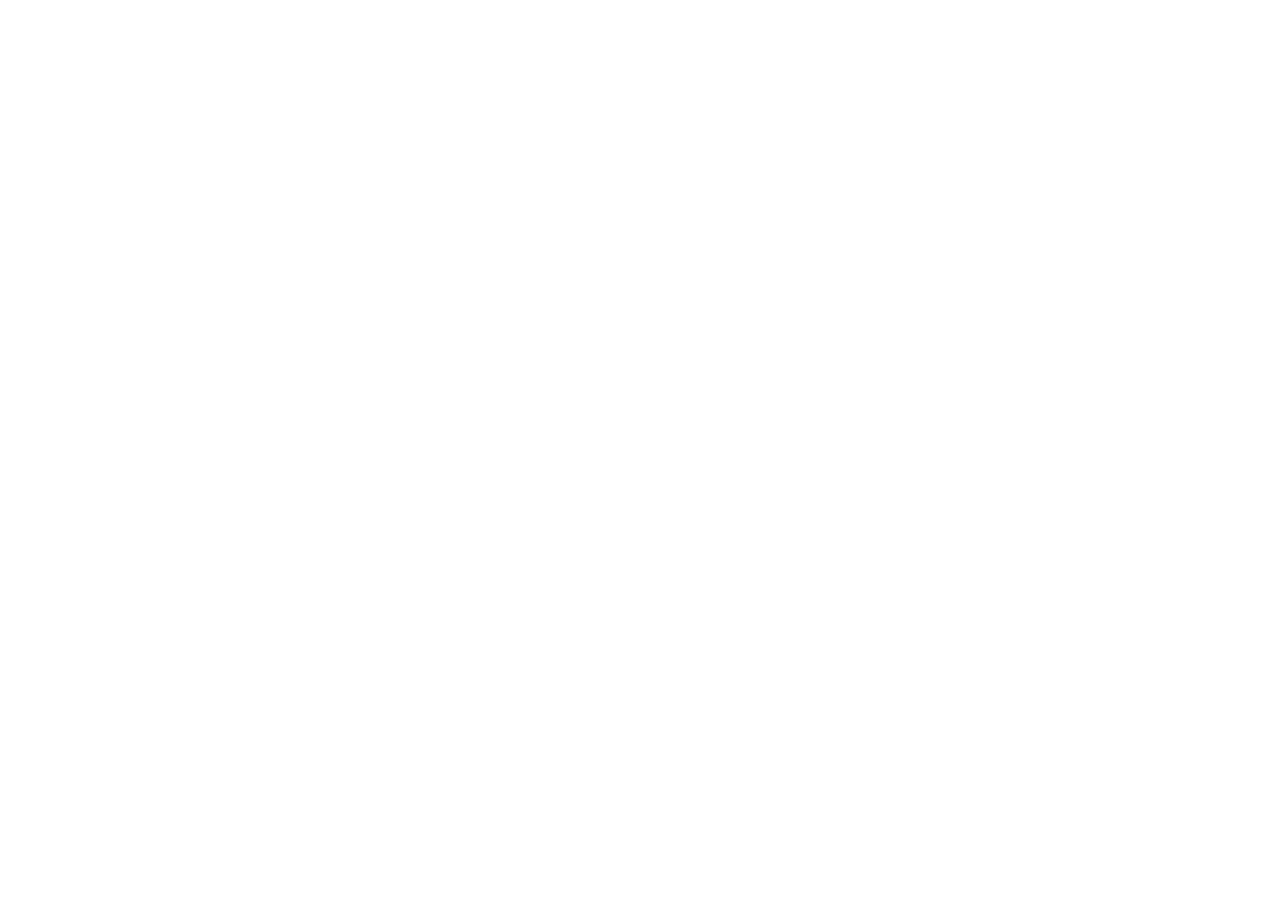
==== index.html @ ae62f261 "项目初始化" ====
<!DOCTYPE html>
<html lang="en">

<head>
    <meta charset="UTF-8">
    <meta http-equiv="X-UA-Compatible" content="IE=edge">
    <meta name="viewport" content="width=device-width, initial-scale=1.0">
    <title>主页</title>
</head>

<body>

</body>

</html>
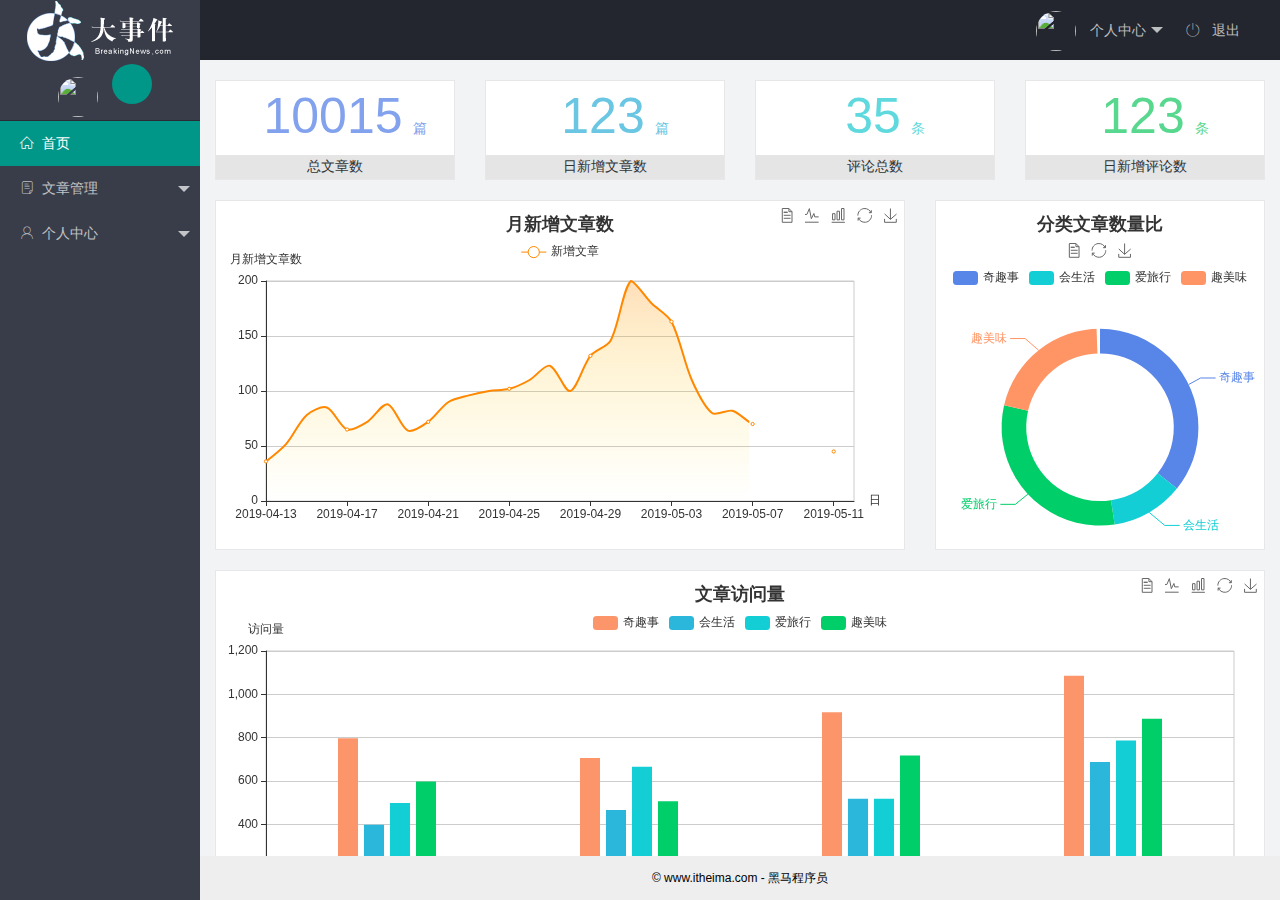
==== commit 09be3038: "完成主页的功能" ====
--- a/index.html
+++ b/index.html
@@ -1,14 +1,103 @@
 <!DOCTYPE html>
-<html lang="en">
+<html>
 
 <head>
-    <meta charset="UTF-8">
-    <meta http-equiv="X-UA-Compatible" content="IE=edge">
-    <meta name="viewport" content="width=device-width, initial-scale=1.0">
-    <title>主页</title>
+    <meta charset="utf-8">
+    <meta name="viewport" content="width=device-width, initial-scale=1, maximum-scale=1">
+    <title>后台主页</title>
+    <link rel="stylesheet" href="./assets/fonts/iconfont.css">
+    <link rel="stylesheet" href="./assets/lib/layui/css/layui.css">
+    <link rel="stylesheet" href="./assets/css/index.css">
 </head>
 
 <body>
+    <div class="layui-layout layui-layout-admin">
+        <div class="layui-header">
+            <div class="layui-logo layui-hide-xs layui-bg-black">
+                <img src="./assets/images/logo.png" alt="">
+            </div>
+            <!-- 头部区域（可配合layui 已有的水平导航） -->
+            <ul class="layui-nav layui-layout-right">
+                <li class="layui-nav-item layui-hide layui-show-md-inline-block">
+                    <a href="javascript:;">
+                        <img src="//tva1.sinaimg.cn/crop.0.0.118.118.180/5db11ff4gw1e77d3nqrv8j203b03cweg.jpg" class="layui-nav-img"> 个人中心
+                    </a>
+                    <dl class="layui-nav-child">
+                        <dd><a href="">基本资料</a></dd>
+                        <dd><a href="">更换头像</a></dd>
+                        <dd><a href="">重置密码</a></dd>
+                    </dl>
+                </li>
+                <li class="layui-nav-item" lay-header-event="menuRight" lay-unselect>
+                    <a href="javascript:;" id="logout">
+                        <span class="iconfont icon-tuichu"></span> 退出
+                    </a>
+                </li>
+            </ul>
+        </div>
+
+        <div class="layui-side layui-bg-black">
+            <div class="layui-side-scroll">
+                <div class="user_info_box">
+                    <img src="http://t.cn/RCzsdCq" class="layui-nav-img" />
+                    <div class="text-avatar"></div>
+                    <span ID="welcome"></span>
+                </div>
+                <!-- 左侧导航区域（可配合layui已有的垂直导航） -->
+                <ul class="layui-nav layui-nav-tree" lay-shrink="all">
+                    <li class="layui-nav-item layui-this">
+                        <a href="./home/dashboard.html" target="fm">
+                            <span class="iconfont icon-home"></span>首页
+                        </a>
+                    </li>
+                    <li class="layui-nav-item">
+                        <a class="" href="javascript:;">
+                            <span class="iconfont icon-16"></span>文章管理
+                        </a>
+                        <dl class="layui-nav-child">
+                            <dd>
+                                <a href="javascript:;">
+                                    <i class="layui-icon layui-icon-app"></i>文章类别
+                                </a>
+                            </dd>
+                            <dd>
+                                <a href="javascript:;">
+                                    <i class="layui-icon layui-icon-app"></i>文章列表
+                                </a>
+                            </dd>
+                            <dd>
+                                <a href="javascript:;">
+                                    <i class="layui-icon layui-icon-app"></i>发布文章
+                                </a>
+                            </dd>
+                        </dl>
+                    </li>
+                    <li class="layui-nav-item">
+                        <a href="javascript:;"><span class="iconfont icon-user"></span>个人中心</a>
+                        <dl class="layui-nav-child">
+                            <dd><a href="javascript:;"><i class="layui-icon layui-icon-app"></i>基本资料</a></dd>
+                            <dd><a href="javascript:;"><i class="layui-icon layui-icon-app"></i>更换头像</a></dd>
+                            <dd><a href="javascript:;"><i class="layui-icon layui-icon-app"></i>重置密码</a></dd>
+                        </dl>
+                    </li>
+                </ul>
+            </div>
+        </div>
+
+        <div class="layui-body">
+            <!-- 内容主体区域 -->
+            <iframe name="fm" src="./home/dashboard.html" frameborder="0"></iframe>
+        </div>
+
+        <div class="layui-footer">
+            <!-- 底部固定区域 -->
+            © www.itheima.com - 黑马程序员
+        </div>
+    </div>
+    <script src="./assets/lib/layui/layui.all.js"></script>
+    <script src="./assets/lib/jquery.js"></script>
+    <script src="./assets/js/baseAPI.js"></script>
+    <script src="./assets/js/index.js"></script>
 
 </body>
 
--- a/assets/fonts/iconfont.css
+++ b/assets/fonts/iconfont.css
@@ -0,0 +1,37 @@
+@font-face {font-family: "iconfont";
+  src: url('iconfont.eot?t=1576139966484'); /* IE9 */
+  src: url('iconfont.eot?t=1576139966484#iefix') format('embedded-opentype'), /* IE6-IE8 */
+  url('[data-uri]') format('woff2'),
+  url('iconfont.woff?t=1576139966484') format('woff'),
+  url('iconfont.ttf?t=1576139966484') format('truetype'), /* chrome, firefox, opera, Safari, Android, iOS 4.2+ */
+  url('iconfont.svg?t=1576139966484#iconfont') format('svg'); /* iOS 4.1- */
+}
+
+.iconfont {
+  font-family: "iconfont" !important;
+  font-size: 16px;
+  font-style: normal;
+  -webkit-font-smoothing: antialiased;
+  -moz-osx-font-smoothing: grayscale;
+}
+
+.icon-home:before {
+  content: "\e6a9";
+}
+
+.icon-user:before {
+  content: "\e614";
+}
+
+.icon-pinglun:before {
+  content: "\e616";
+}
+
+.icon-tuichu:before {
+  content: "\e865";
+}
+
+.icon-16:before {
+  content: "\e615";
+}
+
--- a/assets/lib/layui/css/layui.css
+++ b/assets/lib/layui/css/layui.css
@@ -0,0 +1,2 @@
+/** layui-v2.5.5 MIT License By https://www.layui.com */
+ .layui-inline,img{display:inline-block;vertical-align:middle}h1,h2,h3,h4,h5,h6{font-weight:400}.layui-edge,.layui-header,.layui-inline,.layui-main{position:relative}.layui-body,.layui-edge,.layui-elip{overflow:hidden}.layui-btn,.layui-edge,.layui-inline,img{vertical-align:middle}.layui-btn,.layui-disabled,.layui-icon,.layui-unselect{-moz-user-select:none;-webkit-user-select:none;-ms-user-select:none}.layui-elip,.layui-form-checkbox span,.layui-form-pane .layui-form-label{text-overflow:ellipsis;white-space:nowrap}.layui-breadcrumb,.layui-tree-btnGroup{visibility:hidden}blockquote,body,button,dd,div,dl,dt,form,h1,h2,h3,h4,h5,h6,input,li,ol,p,pre,td,textarea,th,ul{margin:0;padding:0;-webkit-tap-highlight-color:rgba(0,0,0,0)}a:active,a:hover{outline:0}img{border:none}li{list-style:none}table{border-collapse:collapse;border-spacing:0}h4,h5,h6{font-size:100%}button,input,optgroup,option,select,textarea{font-family:inherit;font-size:inherit;font-style:inherit;font-weight:inherit;outline:0}pre{white-space:pre-wrap;white-space:-moz-pre-wrap;white-space:-pre-wrap;white-space:-o-pre-wrap;word-wrap:break-word}body{line-height:24px;font:14px Helvetica Neue,Helvetica,PingFang SC,Tahoma,Arial,sans-serif}hr{height:1px;margin:10px 0;border:0;clear:both}a{color:#333;text-decoration:none}a:hover{color:#777}a cite{font-style:normal;*cursor:pointer}.layui-border-box,.layui-border-box *{box-sizing:border-box}.layui-box,.layui-box *{box-sizing:content-box}.layui-clear{clear:both;*zoom:1}.layui-clear:after{content:'\20';clear:both;*zoom:1;display:block;height:0}.layui-inline{*display:inline;*zoom:1}.layui-edge{display:inline-block;width:0;height:0;border-width:6px;border-style:dashed;border-color:transparent}.layui-edge-top{top:-4px;border-bottom-color:#999;border-bottom-style:solid}.layui-edge-right{border-left-color:#999;border-left-style:solid}.layui-edge-bottom{top:2px;border-top-color:#999;border-top-style:solid}.layui-edge-left{border-right-color:#999;border-right-style:solid}.layui-disabled,.layui-disabled:hover{color:#d2d2d2!important;cursor:not-allowed!important}.layui-circle{border-radius:100%}.layui-show{display:block!important}.layui-hide{display:none!important}@font-face{font-family:layui-icon;src:url(../font/iconfont.eot?v=250);src:url(../font/iconfont.eot?v=250#iefix) format('embedded-opentype'),url(../font/iconfont.woff2?v=250) format('woff2'),url(../font/iconfont.woff?v=250) format('woff'),url(../font/iconfont.ttf?v=250) format('truetype'),url(../font/iconfont.svg?v=250#layui-icon) format('svg')}.layui-icon{font-family:layui-icon!important;font-size:16px;font-style:normal;-webkit-font-smoothing:antialiased;-moz-osx-font-smoothing:grayscale}.layui-icon-reply-fill:before{content:"\e611"}.layui-icon-set-fill:before{content:"\e614"}.layui-icon-menu-fill:before{content:"\e60f"}.layui-icon-search:before{content:"\e615"}.layui-icon-share:before{content:"\e641"}.layui-icon-set-sm:before{content:"\e620"}.layui-icon-engine:before{content:"\e628"}.layui-icon-close:before{content:"\1006"}.layui-icon-close-fill:before{content:"\1007"}.layui-icon-chart-screen:before{content:"\e629"}.layui-icon-star:before{content:"\e600"}.layui-icon-circle-dot:before{content:"\e617"}.layui-icon-chat:before{content:"\e606"}.layui-icon-release:before{content:"\e609"}.layui-icon-list:before{content:"\e60a"}.layui-icon-chart:before{content:"\e62c"}.layui-icon-ok-circle:before{content:"\1005"}.layui-icon-layim-theme:before{content:"\e61b"}.layui-icon-table:before{content:"\e62d"}.layui-icon-right:before{content:"\e602"}.layui-icon-left:before{content:"\e603"}.layui-icon-cart-simple:before{content:"\e698"}.layui-icon-face-cry:before{content:"\e69c"}.layui-icon-face-smile:before{content:"\e6af"}.layui-icon-survey:before{content:"\e6b2"}.layui-icon-tree:before{content:"\e62e"}.layui-icon-upload-circle:before{content:"\e62f"}.layui-icon-add-circle:before{content:"\e61f"}.layui-icon-download-circle:before{content:"\e601"}.layui-icon-templeate-1:before{content:"\e630"}.layui-icon-util:before{content:"\e631"}.layui-icon-face-surprised:before{content:"\e664"}.layui-icon-edit:before{content:"\e642"}.layui-icon-speaker:before{content:"\e645"}.layui-icon-down:before{content:"\e61a"}.layui-icon-file:before{content:"\e621"}.layui-icon-layouts:before{content:"\e632"}.layui-icon-rate-half:before{content:"\e6c9"}.layui-icon-add-circle-fine:before{content:"\e608"}.layui-icon-prev-circle:before{content:"\e633"}.layui-icon-read:before{content:"\e705"}.layui-icon-404:before{content:"\e61c"}.layui-icon-carousel:before{content:"\e634"}.layui-icon-help:before{content:"\e607"}.layui-icon-code-circle:before{content:"\e635"}.layui-icon-water:before{content:"\e636"}.layui-icon-username:before{content:"\e66f"}.layui-icon-find-fill:before{content:"\e670"}.layui-icon-about:before{content:"\e60b"}.layui-icon-location:before{content:"\e715"}.layui-icon-up:before{content:"\e619"}.layui-icon-pause:before{content:"\e651"}.layui-icon-date:before{content:"\e637"}.layui-icon-layim-uploadfile:before{content:"\e61d"}.layui-icon-delete:before{content:"\e640"}.layui-icon-play:before{content:"\e652"}.layui-icon-top:before{content:"\e604"}.layui-icon-friends:before{content:"\e612"}.layui-icon-refresh-3:before{content:"\e9aa"}.layui-icon-ok:before{content:"\e605"}.layui-icon-layer:before{content:"\e638"}.layui-icon-face-smile-fine:before{content:"\e60c"}.layui-icon-dollar:before{content:"\e659"}.layui-icon-group:before{content:"\e613"}.layui-icon-layim-download:before{content:"\e61e"}.layui-icon-picture-fine:before{content:"\e60d"}.layui-icon-link:before{content:"\e64c"}.layui-icon-diamond:before{content:"\e735"}.layui-icon-log:before{content:"\e60e"}.layui-icon-rate-solid:before{content:"\e67a"}.layui-icon-fonts-del:before{content:"\e64f"}.layui-icon-unlink:before{content:"\e64d"}.layui-icon-fonts-clear:before{content:"\e639"}.layui-icon-triangle-r:before{content:"\e623"}.layui-icon-circle:before{content:"\e63f"}.layui-icon-radio:before{content:"\e643"}.layui-icon-align-center:before{content:"\e647"}.layui-icon-align-right:before{content:"\e648"}.layui-icon-align-left:before{content:"\e649"}.layui-icon-loading-1:before{content:"\e63e"}.layui-icon-return:before{content:"\e65c"}.layui-icon-fonts-strong:before{content:"\e62b"}.layui-icon-upload:before{content:"\e67c"}.layui-icon-dialogue:before{content:"\e63a"}.layui-icon-video:before{content:"\e6ed"}.layui-icon-headset:before{content:"\e6fc"}.layui-icon-cellphone-fine:before{content:"\e63b"}.layui-icon-add-1:before{content:"\e654"}.layui-icon-face-smile-b:before{content:"\e650"}.layui-icon-fonts-html:before{content:"\e64b"}.layui-icon-form:before{content:"\e63c"}.layui-icon-cart:before{content:"\e657"}.layui-icon-camera-fill:before{content:"\e65d"}.layui-icon-tabs:before{content:"\e62a"}.layui-icon-fonts-code:before{content:"\e64e"}.layui-icon-fire:before{content:"\e756"}.layui-icon-set:before{content:"\e716"}.layui-icon-fonts-u:before{content:"\e646"}.layui-icon-triangle-d:before{content:"\e625"}.layui-icon-tips:before{content:"\e702"}.layui-icon-picture:before{content:"\e64a"}.layui-icon-more-vertical:before{content:"\e671"}.layui-icon-flag:before{content:"\e66c"}.layui-icon-loading:before{content:"\e63d"}.layui-icon-fonts-i:before{content:"\e644"}.layui-icon-refresh-1:before{content:"\e666"}.layui-icon-rmb:before{content:"\e65e"}.layui-icon-home:before{content:"\e68e"}.layui-icon-user:before{content:"\e770"}.layui-icon-notice:before{content:"\e667"}.layui-icon-login-weibo:before{content:"\e675"}.layui-icon-voice:before{content:"\e688"}.layui-icon-upload-drag:before{content:"\e681"}.layui-icon-login-qq:before{content:"\e676"}.layui-icon-snowflake:before{content:"\e6b1"}.layui-icon-file-b:before{content:"\e655"}.layui-icon-template:before{content:"\e663"}.layui-icon-auz:before{content:"\e672"}.layui-icon-console:before{content:"\e665"}.layui-icon-app:before{content:"\e653"}.layui-icon-prev:before{content:"\e65a"}.layui-icon-website:before{content:"\e7ae"}.layui-icon-next:before{content:"\e65b"}.layui-icon-component:before{content:"\e857"}.layui-icon-more:before{content:"\e65f"}.layui-icon-login-wechat:before{content:"\e677"}.layui-icon-shrink-right:before{content:"\e668"}.layui-icon-spread-left:before{content:"\e66b"}.layui-icon-camera:before{content:"\e660"}.layui-icon-note:before{content:"\e66e"}.layui-icon-refresh:before{content:"\e669"}.layui-icon-female:before{content:"\e661"}.layui-icon-male:before{content:"\e662"}.layui-icon-password:before{content:"\e673"}.layui-icon-senior:before{content:"\e674"}.layui-icon-theme:before{content:"\e66a"}.layui-icon-tread:before{content:"\e6c5"}.layui-icon-praise:before{content:"\e6c6"}.layui-icon-star-fill:before{content:"\e658"}.layui-icon-rate:before{content:"\e67b"}.layui-icon-template-1:before{content:"\e656"}.layui-icon-vercode:before{content:"\e679"}.layui-icon-cellphone:before{content:"\e678"}.layui-icon-screen-full:before{content:"\e622"}.layui-icon-screen-restore:before{content:"\e758"}.layui-icon-cols:before{content:"\e610"}.layui-icon-export:before{content:"\e67d"}.layui-icon-print:before{content:"\e66d"}.layui-icon-slider:before{content:"\e714"}.layui-icon-addition:before{content:"\e624"}.layui-icon-subtraction:before{content:"\e67e"}.layui-icon-service:before{content:"\e626"}.layui-icon-transfer:before{content:"\e691"}.layui-main{width:1140px;margin:0 auto}.layui-header{z-index:1000;height:60px}.layui-header a:hover{transition:all .5s;-webkit-transition:all .5s}.layui-side{position:fixed;left:0;top:0;bottom:0;z-index:999;width:200px;overflow-x:hidden}.layui-side-scroll{position:relative;width:220px;height:100%;overflow-x:hidden}.layui-body{position:absolute;left:200px;right:0;top:0;bottom:0;z-index:998;width:auto;overflow-y:auto;box-sizing:border-box}.layui-layout-body{overflow:hidden}.layui-layout-admin .layui-header{background-color:#23262E}.layui-layout-admin .layui-side{top:60px;width:200px;overflow-x:hidden}.layui-layout-admin .layui-body{position:fixed;top:60px;bottom:44px}.layui-layout-admin .layui-main{width:auto;margin:0 15px}.layui-layout-admin .layui-footer{position:fixed;left:200px;right:0;bottom:0;height:44px;line-height:44px;padding:0 15px;background-color:#eee}.layui-layout-admin .layui-logo{position:absolute;left:0;top:0;width:200px;height:100%;line-height:60px;text-align:center;color:#009688;font-size:16px}.layui-layout-admin .layui-header .layui-nav{background:0 0}.layui-layout-left{position:absolute!important;left:200px;top:0}.layui-layout-right{position:absolute!important;right:0;top:0}.layui-container{position:relative;margin:0 auto;padding:0 15px;box-sizing:border-box}.layui-fluid{position:relative;margin:0 auto;padding:0 15px}.layui-row:after,.layui-row:before{content:'';display:block;clear:both}.layui-col-lg1,.layui-col-lg10,.layui-col-lg11,.layui-col-lg12,.layui-col-lg2,.layui-col-lg3,.layui-col-lg4,.layui-col-lg5,.layui-col-lg6,.layui-col-lg7,.layui-col-lg8,.layui-col-lg9,.layui-col-md1,.layui-col-md10,.layui-col-md11,.layui-col-md12,.layui-col-md2,.layui-col-md3,.layui-col-md4,.layui-col-md5,.layui-col-md6,.layui-col-md7,.layui-col-md8,.layui-col-md9,.layui-col-sm1,.layui-col-sm10,.layui-col-sm11,.layui-col-sm12,.layui-col-sm2,.layui-col-sm3,.layui-col-sm4,.layui-col-sm5,.layui-col-sm6,.layui-col-sm7,.layui-col-sm8,.layui-col-sm9,.layui-col-xs1,.layui-col-xs10,.layui-col-xs11,.layui-col-xs12,.layui-col-xs2,.layui-col-xs3,.layui-col-xs4,.layui-col-xs5,.layui-col-xs6,.layui-col-xs7,.layui-col-xs8,.layui-col-xs9{position:relative;display:block;box-sizing:border-box}.layui-col-xs1,.layui-col-xs10,.layui-col-xs11,.layui-col-xs12,.layui-col-xs2,.layui-col-xs3,.layui-col-xs4,.layui-col-xs5,.layui-col-xs6,.layui-col-xs7,.layui-col-xs8,.layui-col-xs9{float:left}.layui-col-xs1{width:8.33333333%}.layui-col-xs2{width:16.66666667%}.layui-col-xs3{width:25%}.layui-col-xs4{width:33.33333333%}.layui-col-xs5{width:41.66666667%}.layui-col-xs6{width:50%}.layui-col-xs7{width:58.33333333%}.layui-col-xs8{width:66.66666667%}.layui-col-xs9{width:75%}.layui-col-xs10{width:83.33333333%}.layui-col-xs11{width:91.66666667%}.layui-col-xs12{width:100%}.layui-col-xs-offset1{margin-left:8.33333333%}.layui-col-xs-offset2{margin-left:16.66666667%}.layui-col-xs-offset3{margin-left:25%}.layui-col-xs-offset4{margin-left:33.33333333%}.layui-col-xs-offset5{margin-left:41.66666667%}.layui-col-xs-offset6{margin-left:50%}.layui-col-xs-offset7{margin-left:58.33333333%}.layui-col-xs-offset8{margin-left:66.66666667%}.layui-col-xs-offset9{margin-left:75%}.layui-col-xs-offset10{margin-left:83.33333333%}.layui-col-xs-offset11{margin-left:91.66666667%}.layui-col-xs-offset12{margin-left:100%}@media screen and (max-width:768px){.layui-hide-xs{display:none!important}.layui-show-xs-block{display:block!important}.layui-show-xs-inline{display:inline!important}.layui-show-xs-inline-block{display:inline-block!important}}@media screen and (min-width:768px){.layui-container{width:750px}.layui-hide-sm{display:none!important}.layui-show-sm-block{display:block!important}.layui-show-sm-inline{display:inline!important}.layui-show-sm-inline-block{display:inline-block!important}.layui-col-sm1,.layui-col-sm10,.layui-col-sm11,.layui-col-sm12,.layui-col-sm2,.layui-col-sm3,.layui-col-sm4,.layui-col-sm5,.layui-col-sm6,.layui-col-sm7,.layui-col-sm8,.layui-col-sm9{float:left}.layui-col-sm1{width:8.33333333%}.layui-col-sm2{width:16.66666667%}.layui-col-sm3{width:25%}.layui-col-sm4{width:33.33333333%}.layui-col-sm5{width:41.66666667%}.layui-col-sm6{width:50%}.layui-col-sm7{width:58.33333333%}.layui-col-sm8{width:66.66666667%}.layui-col-sm9{width:75%}.layui-col-sm10{width:83.33333333%}.layui-col-sm11{width:91.66666667%}.layui-col-sm12{width:100%}.layui-col-sm-offset1{margin-left:8.33333333%}.layui-col-sm-offset2{margin-left:16.66666667%}.layui-col-sm-offset3{margin-left:25%}.layui-col-sm-offset4{margin-left:33.33333333%}.layui-col-sm-offset5{margin-left:41.66666667%}.layui-col-sm-offset6{margin-left:50%}.layui-col-sm-offset7{margin-left:58.33333333%}.layui-col-sm-offset8{margin-left:66.66666667%}.layui-col-sm-offset9{margin-left:75%}.layui-col-sm-offset10{margin-left:83.33333333%}.layui-col-sm-offset11{margin-left:91.66666667%}.layui-col-sm-offset12{margin-left:100%}}@media screen and (min-width:992px){.layui-container{width:970px}.layui-hide-md{display:none!important}.layui-show-md-block{display:block!important}.layui-show-md-inline{display:inline!important}.layui-show-md-inline-block{display:inline-block!important}.layui-col-md1,.layui-col-md10,.layui-col-md11,.layui-col-md12,.layui-col-md2,.layui-col-md3,.layui-col-md4,.layui-col-md5,.layui-col-md6,.layui-col-md7,.layui-col-md8,.layui-col-md9{float:left}.layui-col-md1{width:8.33333333%}.layui-col-md2{width:16.66666667%}.layui-col-md3{width:25%}.layui-col-md4{width:33.33333333%}.layui-col-md5{width:41.66666667%}.layui-col-md6{width:50%}.layui-col-md7{width:58.33333333%}.layui-col-md8{width:66.66666667%}.layui-col-md9{width:75%}.layui-col-md10{width:83.33333333%}.layui-col-md11{width:91.66666667%}.layui-col-md12{width:100%}.layui-col-md-offset1{margin-left:8.33333333%}.layui-col-md-offset2{margin-left:16.66666667%}.layui-col-md-offset3{margin-left:25%}.layui-col-md-offset4{margin-left:33.33333333%}.layui-col-md-offset5{margin-left:41.66666667%}.layui-col-md-offset6{margin-left:50%}.layui-col-md-offset7{margin-left:58.33333333%}.layui-col-md-offset8{margin-left:66.66666667%}.layui-col-md-offset9{margin-left:75%}.layui-col-md-offset10{margin-left:83.33333333%}.layui-col-md-offset11{margin-left:91.66666667%}.layui-col-md-offset12{margin-left:100%}}@media screen and (min-width:1200px){.layui-container{width:1170px}.layui-hide-lg{display:none!important}.layui-show-lg-block{display:block!important}.layui-show-lg-inline{display:inline!important}.layui-show-lg-inline-block{display:inline-block!important}.layui-col-lg1,.layui-col-lg10,.layui-col-lg11,.layui-col-lg12,.layui-col-lg2,.layui-col-lg3,.layui-col-lg4,.layui-col-lg5,.layui-col-lg6,.layui-col-lg7,.layui-col-lg8,.layui-col-lg9{float:left}.layui-col-lg1{width:8.33333333%}.layui-col-lg2{width:16.66666667%}.layui-col-lg3{width:25%}.layui-col-lg4{width:33.33333333%}.layui-col-lg5{width:41.66666667%}.layui-col-lg6{width:50%}.layui-col-lg7{width:58.33333333%}.layui-col-lg8{width:66.66666667%}.layui-col-lg9{width:75%}.layui-col-lg10{width:83.33333333%}.layui-col-lg11{width:91.66666667%}.layui-col-lg12{width:100%}.layui-col-lg-offset1{margin-left:8.33333333%}.layui-col-lg-offset2{margin-left:16.66666667%}.layui-col-lg-offset3{margin-left:25%}.layui-col-lg-offset4{margin-left:33.33333333%}.layui-col-lg-offset5{margin-left:41.66666667%}.layui-col-lg-offset6{margin-left:50%}.layui-col-lg-offset7{margin-left:58.33333333%}.layui-col-lg-offset8{margin-left:66.66666667%}.layui-col-lg-offset9{margin-left:75%}.layui-col-lg-offset10{margin-left:83.33333333%}.layui-col-lg-offset11{margin-left:91.66666667%}.layui-col-lg-offset12{margin-left:100%}}.layui-col-space1{margin:-.5px}.layui-col-space1>*{padding:.5px}.layui-col-space3{margin:-1.5px}.layui-col-space3>*{padding:1.5px}.layui-col-space5{margin:-2.5px}.layui-col-space5>*{padding:2.5px}.layui-col-space8{margin:-3.5px}.layui-col-space8>*{padding:3.5px}.layui-col-space10{margin:-5px}.layui-col-space10>*{padding:5px}.layui-col-space12{margin:-6px}.layui-col-space12>*{padding:6px}.layui-col-space15{margin:-7.5px}.layui-col-space15>*{padding:7.5px}.layui-col-space18{margin:-9px}.layui-col-space18>*{padding:9px}.layui-col-space20{margin:-10px}.layui-col-space20>*{padding:10px}.layui-col-space22{margin:-11px}.layui-col-space22>*{padding:11px}.layui-col-space25{margin:-12.5px}.layui-col-space25>*{padding:12.5px}.layui-col-space30{margin:-15px}.layui-col-space30>*{padding:15px}.layui-btn,.layui-input,.layui-select,.layui-textarea,.layui-upload-button{outline:0;-webkit-appearance:none;transition:all .3s;-webkit-transition:all .3s;box-sizing:border-box}.layui-elem-quote{margin-bottom:10px;padding:15px;line-height:22px;border-left:5px solid #009688;border-radius:0 2px 2px 0;background-color:#f2f2f2}.layui-quote-nm{border-style:solid;border-width:1px 1px 1px 5px;background:0 0}.layui-elem-field{margin-bottom:10px;padding:0;border-width:1px;border-style:solid}.layui-elem-field legend{margin-left:20px;padding:0 10px;font-size:20px;font-weight:300}.layui-field-title{margin:10px 0 20px;border-width:1px 0 0}.layui-field-box{padding:10px 15px}.layui-field-title .layui-field-box{padding:10px 0}.layui-progress{position:relative;height:6px;border-radius:20px;background-color:#e2e2e2}.layui-progress-bar{position:absolute;left:0;top:0;width:0;max-width:100%;height:6px;border-radius:20px;text-align:right;background-color:#5FB878;transition:all .3s;-webkit-transition:all .3s}.layui-progress-big,.layui-progress-big .layui-progress-bar{height:18px;line-height:18px}.layui-progress-text{position:relative;top:-20px;line-height:18px;font-size:12px;color:#666}.layui-progress-big .layui-progress-text{position:static;padding:0 10px;color:#fff}.layui-collapse{border-width:1px;border-style:solid;border-radius:2px}.layui-colla-content,.layui-colla-item{border-top-width:1px;border-top-style:solid}.layui-colla-item:first-child{border-top:none}.layui-colla-title{position:relative;height:42px;line-height:42px;padding:0 15px 0 35px;color:#333;background-color:#f2f2f2;cursor:pointer;font-size:14px;overflow:hidden}.layui-colla-content{display:none;padding:10px 15px;line-height:22px;color:#666}.layui-colla-icon{position:absolute;left:15px;top:0;font-size:14px}.layui-card{margin-bottom:15px;border-radius:2px;background-color:#fff;box-shadow:0 1px 2px 0 rgba(0,0,0,.05)}.layui-card:last-child{margin-bottom:0}.layui-card-header{position:relative;height:42px;line-height:42px;padding:0 15px;border-bottom:1px solid #f6f6f6;color:#333;border-radius:2px 2px 0 0;font-size:14px}.layui-bg-black,.layui-bg-blue,.layui-bg-cyan,.layui-bg-green,.layui-bg-orange,.layui-bg-red{color:#fff!important}.layui-card-body{position:relative;padding:10px 15px;line-height:24px}.layui-card-body[pad15]{padding:15px}.layui-card-body[pad20]{padding:20px}.layui-card-body .layui-table{margin:5px 0}.layui-card .layui-tab{margin:0}.layui-panel-window{position:relative;padding:15px;border-radius:0;border-top:5px solid #E6E6E6;background-color:#fff}.layui-auxiliar-moving{position:fixed;left:0;right:0;top:0;bottom:0;width:100%;height:100%;background:0 0;z-index:9999999999}.layui-form-label,.layui-form-mid,.layui-form-select,.layui-input-block,.layui-input-inline,.layui-textarea{position:relative}.layui-bg-red{background-color:#FF5722!important}.layui-bg-orange{background-color:#FFB800!important}.layui-bg-green{background-color:#009688!important}.layui-bg-cyan{background-color:#2F4056!important}.layui-bg-blue{background-color:#1E9FFF!important}.layui-bg-black{background-color:#393D49!important}.layui-bg-gray{background-color:#eee!important;color:#666!important}.layui-badge-rim,.layui-colla-content,.layui-colla-item,.layui-collapse,.layui-elem-field,.layui-form-pane .layui-form-item[pane],.layui-form-pane .layui-form-label,.layui-input,.layui-layedit,.layui-layedit-tool,.layui-quote-nm,.layui-select,.layui-tab-bar,.layui-tab-card,.layui-tab-title,.layui-tab-title .layui-this:after,.layui-textarea{border-color:#e6e6e6}.layui-timeline-item:before,hr{background-color:#e6e6e6}.layui-text{line-height:22px;font-size:14px;color:#666}.layui-text h1,.layui-text h2,.layui-text h3{font-weight:500;color:#333}.layui-text h1{font-size:30px}.layui-text h2{font-size:24px}.layui-text h3{font-size:18px}.layui-text a:not(.layui-btn){color:#01AAED}.layui-text a:not(.layui-btn):hover{text-decoration:underline}.layui-text ul{padding:5px 0 5px 15px}.layui-text ul li{margin-top:5px;list-style-type:disc}.layui-text em,.layui-word-aux{color:#999!important;padding:0 5px!important}.layui-btn{display:inline-block;height:38px;line-height:38px;padding:0 18px;background-color:#009688;color:#fff;white-space:nowrap;text-align:center;font-size:14px;border:none;border-radius:2px;cursor:pointer}.layui-btn:hover{opacity:.8;filter:alpha(opacity=80);color:#fff}.layui-btn:active{opacity:1;filter:alpha(opacity=100)}.layui-btn+.layui-btn{margin-left:10px}.layui-btn-container{font-size:0}.layui-btn-container .layui-btn{margin-right:10px;margin-bottom:10px}.layui-btn-container .layui-btn+.layui-btn{margin-left:0}.layui-table .layui-btn-container .layui-btn{margin-bottom:9px}.layui-btn-radius{border-radius:100px}.layui-btn .layui-icon{margin-right:3px;font-size:18px;vertical-align:bottom;vertical-align:middle\9}.layui-btn-primary{border:1px solid #C9C9C9;background-color:#fff;color:#555}.layui-btn-primary:hover{border-color:#009688;color:#333}.layui-btn-normal{background-color:#1E9FFF}.layui-btn-warm{background-color:#FFB800}.layui-btn-danger{background-color:#FF5722}.layui-btn-checked{background-color:#5FB878}.layui-btn-disabled,.layui-btn-disabled:active,.layui-btn-disabled:hover{border:1px solid #e6e6e6;background-color:#FBFBFB;color:#C9C9C9;cursor:not-allowed;opacity:1}.layui-btn-lg{height:44px;line-height:44px;padding:0 25px;font-size:16px}.layui-btn-sm{height:30px;line-height:30px;padding:0 10px;font-size:12px}.layui-btn-sm i{font-size:16px!important}.layui-btn-xs{height:22px;line-height:22px;padding:0 5px;font-size:12px}.layui-btn-xs i{font-size:14px!important}.layui-btn-group{display:inline-block;vertical-align:middle;font-size:0}.layui-btn-group .layui-btn{margin-left:0!important;margin-right:0!important;border-left:1px solid rgba(255,255,255,.5);border-radius:0}.layui-btn-group .layui-btn-primary{border-left:none}.layui-btn-group .layui-btn-primary:hover{border-color:#C9C9C9;color:#009688}.layui-btn-group .layui-btn:first-child{border-left:none;border-radius:2px 0 0 2px}.layui-btn-group .layui-btn-primary:first-child{border-left:1px solid #c9c9c9}.layui-btn-group .layui-btn:last-child{border-radius:0 2px 2px 0}.layui-btn-group .layui-btn+.layui-btn{margin-left:0}.layui-btn-group+.layui-btn-group{margin-left:10px}.layui-btn-fluid{width:100%}.layui-input,.layui-select,.layui-textarea{height:38px;line-height:1.3;line-height:38px\9;border-width:1px;border-style:solid;background-color:#fff;border-radius:2px}.layui-input::-webkit-input-placeholder,.layui-select::-webkit-input-placeholder,.layui-textarea::-webkit-input-placeholder{line-height:1.3}.layui-input,.layui-textarea{display:block;width:100%;padding-left:10px}.layui-input:hover,.layui-textarea:hover{border-color:#D2D2D2!important}.layui-input:focus,.layui-textarea:focus{border-color:#C9C9C9!important}.layui-textarea{min-height:100px;height:auto;line-height:20px;padding:6px 10px;resize:vertical}.layui-select{padding:0 10px}.layui-form input[type=checkbox],.layui-form input[type=radio],.layui-form select{display:none}.layui-form [lay-ignore]{display:initial}.layui-form-item{margin-bottom:15px;clear:both;*zoom:1}.layui-form-item:after{content:'\20';clear:both;*zoom:1;display:block;height:0}.layui-form-label{float:left;display:block;padding:9px 15px;width:80px;font-weight:400;line-height:20px;text-align:right}.layui-form-label-col{display:block;float:none;padding:9px 0;line-height:20px;text-align:left}.layui-form-item .layui-inline{margin-bottom:5px;margin-right:10px}.layui-input-block{margin-left:110px;min-height:36px}.layui-input-inline{display:inline-block;vertical-align:middle}.layui-form-item .layui-input-inline{float:left;width:190px;margin-right:10px}.layui-form-text .layui-input-inline{width:auto}.layui-form-mid{float:left;display:block;padding:9px 0!important;line-height:20px;margin-right:10px}.layui-form-danger+.layui-form-select .layui-input,.layui-form-danger:focus{border-color:#FF5722!important}.layui-form-select .layui-input{padding-right:30px;cursor:pointer}.layui-form-select .layui-edge{position:absolute;right:10px;top:50%;margin-top:-3px;cursor:pointer;border-width:6px;border-top-color:#c2c2c2;border-top-style:solid;transition:all .3s;-webkit-transition:all .3s}.layui-form-select dl{display:none;position:absolute;left:0;top:42px;padding:5px 0;z-index:899;min-width:100%;border:1px solid #d2d2d2;max-height:300px;overflow-y:auto;background-color:#fff;border-radius:2px;box-shadow:0 2px 4px rgba(0,0,0,.12);box-sizing:border-box}.layui-form-select dl dd,.layui-form-select dl dt{padding:0 10px;line-height:36px;white-space:nowrap;overflow:hidden;text-overflow:ellipsis}.layui-form-select dl dt{font-size:12px;color:#999}.layui-form-select dl dd{cursor:pointer}.layui-form-select dl dd:hover{background-color:#f2f2f2;-webkit-transition:.5s all;transition:.5s all}.layui-form-select .layui-select-group dd{padding-left:20px}.layui-form-select dl dd.layui-select-tips{padding-left:10px!important;color:#999}.layui-form-select dl dd.layui-this{background-color:#5FB878;color:#fff}.layui-form-checkbox,.layui-form-select dl dd.layui-disabled{background-color:#fff}.layui-form-selected dl{display:block}.layui-form-checkbox,.layui-form-checkbox *,.layui-form-switch{display:inline-block;vertical-align:middle}.layui-form-selected .layui-edge{margin-top:-9px;-webkit-transform:rotate(180deg);transform:rotate(180deg);margin-top:-3px\9}:root .layui-form-selected .layui-edge{margin-top:-9px\0/IE9}.layui-form-selectup dl{top:auto;bottom:42px}.layui-select-none{margin:5px 0;text-align:center;color:#999}.layui-select-disabled .layui-disabled{border-color:#eee!important}.layui-select-disabled .layui-edge{border-top-color:#d2d2d2}.layui-form-checkbox{position:relative;height:30px;line-height:30px;margin-right:10px;padding-right:30px;cursor:pointer;font-size:0;-webkit-transition:.1s linear;transition:.1s linear;box-sizing:border-box}.layui-form-checkbox span{padding:0 10px;height:100%;font-size:14px;border-radius:2px 0 0 2px;background-color:#d2d2d2;color:#fff;overflow:hidden}.layui-form-checkbox:hover span{background-color:#c2c2c2}.layui-form-checkbox i{position:absolute;right:0;top:0;width:30px;height:28px;border:1px solid #d2d2d2;border-left:none;border-radius:0 2px 2px 0;color:#fff;font-size:20px;text-align:center}.layui-form-checkbox:hover i{border-color:#c2c2c2;color:#c2c2c2}.layui-form-checked,.layui-form-checked:hover{border-color:#5FB878}.layui-form-checked span,.layui-form-checked:hover span{background-color:#5FB878}.layui-form-checked i,.layui-form-checked:hover i{color:#5FB878}.layui-form-item .layui-form-checkbox{margin-top:4px}.layui-form-checkbox[lay-skin=primary]{height:auto!important;line-height:normal!important;min-width:18px;min-height:18px;border:none!important;margin-right:0;padding-left:28px;padding-right:0;background:0 0}.layui-form-checkbox[lay-skin=primary] span{padding-left:0;padding-right:15px;line-height:18px;background:0 0;color:#666}.layui-form-checkbox[lay-skin=primary] i{right:auto;left:0;width:16px;height:16px;line-height:16px;border:1px solid #d2d2d2;font-size:12px;border-radius:2px;background-color:#fff;-webkit-transition:.1s linear;transition:.1s linear}.layui-form-checkbox[lay-skin=primary]:hover i{border-color:#5FB878;color:#fff}.layui-form-checked[lay-skin=primary] i{border-color:#5FB878!important;background-color:#5FB878;color:#fff}.layui-checkbox-disbaled[lay-skin=primary] span{background:0 0!important;color:#c2c2c2}.layui-checkbox-disbaled[lay-skin=primary]:hover i{border-color:#d2d2d2}.layui-form-item .layui-form-checkbox[lay-skin=primary]{margin-top:10px}.layui-form-switch{position:relative;height:22px;line-height:22px;min-width:35px;padding:0 5px;margin-top:8px;border:1px solid #d2d2d2;border-radius:20px;cursor:pointer;background-color:#fff;-webkit-transition:.1s linear;transition:.1s linear}.layui-form-switch i{position:absolute;left:5px;top:3px;width:16px;height:16px;border-radius:20px;background-color:#d2d2d2;-webkit-transition:.1s linear;transition:.1s linear}.layui-form-switch em{position:relative;top:0;width:25px;margin-left:21px;padding:0!important;text-align:center!important;color:#999!important;font-style:normal!important;font-size:12px}.layui-form-onswitch{border-color:#5FB878;background-color:#5FB878}.layui-checkbox-disbaled,.layui-checkbox-disbaled i{border-color:#e2e2e2!important}.layui-form-onswitch i{left:100%;margin-left:-21px;background-color:#fff}.layui-form-onswitch em{margin-left:5px;margin-right:21px;color:#fff!important}.layui-checkbox-disbaled span{background-color:#e2e2e2!important}.layui-checkbox-disbaled:hover i{color:#fff!important}[lay-radio]{display:none}.layui-form-radio,.layui-form-radio *{display:inline-block;vertical-align:middle}.layui-form-radio{line-height:28px;margin:6px 10px 0 0;padding-right:10px;cursor:pointer;font-size:0}.layui-form-radio *{font-size:14px}.layui-form-radio>i{margin-right:8px;font-size:22px;color:#c2c2c2}.layui-form-radio>i:hover,.layui-form-radioed>i{color:#5FB878}.layui-radio-disbaled>i{color:#e2e2e2!important}.layui-form-pane .layui-form-label{width:110px;padding:8px 15px;height:38px;line-height:20px;border-width:1px;border-style:solid;border-radius:2px 0 0 2px;text-align:center;background-color:#FBFBFB;overflow:hidden;box-sizing:border-box}.layui-form-pane .layui-input-inline{margin-left:-1px}.layui-form-pane .layui-input-block{margin-left:110px;left:-1px}.layui-form-pane .layui-input{border-radius:0 2px 2px 0}.layui-form-pane .layui-form-text .layui-form-label{float:none;width:100%;border-radius:2px;box-sizing:border-box;text-align:left}.layui-form-pane .layui-form-text .layui-input-inline{display:block;margin:0;top:-1px;clear:both}.layui-form-pane .layui-form-text .layui-input-block{margin:0;left:0;top:-1px}.layui-form-pane .layui-form-text .layui-textarea{min-height:100px;border-radius:0 0 2px 2px}.layui-form-pane .layui-form-checkbox{margin:4px 0 4px 10px}.layui-form-pane .layui-form-radio,.layui-form-pane .layui-form-switch{margin-top:6px;margin-left:10px}.layui-form-pane .layui-form-item[pane]{position:relative;border-width:1px;border-style:solid}.layui-form-pane .layui-form-item[pane] .layui-form-label{position:absolute;left:0;top:0;height:100%;border-width:0 1px 0 0}.layui-form-pane .layui-form-item[pane] .layui-input-inline{margin-left:110px}@media screen and (max-width:450px){.layui-form-item .layui-form-label{text-overflow:ellipsis;overflow:hidden;white-space:nowrap}.layui-form-item .layui-inline{display:block;margin-right:0;margin-bottom:20px;clear:both}.layui-form-item .layui-inline:after{content:'\20';clear:both;display:block;height:0}.layui-form-item .layui-input-inline{display:block;float:none;left:-3px;width:auto;margin:0 0 10px 112px}.layui-form-item .layui-input-inline+.layui-form-mid{margin-left:110px;top:-5px;padding:0}.layui-form-item .layui-form-checkbox{margin-right:5px;margin-bottom:5px}}.layui-layedit{border-width:1px;border-style:solid;border-radius:2px}.layui-layedit-tool{padding:3px 5px;border-bottom-width:1px;border-bottom-style:solid;font-size:0}.layedit-tool-fixed{position:fixed;top:0;border-top:1px solid #e2e2e2}.layui-layedit-tool .layedit-tool-mid,.layui-layedit-tool .layui-icon{display:inline-block;vertical-align:middle;text-align:center;font-size:14px}.layui-layedit-tool .layui-icon{position:relative;width:32px;height:30px;line-height:30px;margin:3px 5px;color:#777;cursor:pointer;border-radius:2px}.layui-layedit-tool .layui-icon:hover{color:#393D49}.layui-layedit-tool .layui-icon:active{color:#000}.layui-layedit-tool .layedit-tool-active{background-color:#e2e2e2;color:#000}.layui-layedit-tool .layui-disabled,.layui-layedit-tool .layui-disabled:hover{color:#d2d2d2;cursor:not-allowed}.layui-layedit-tool .layedit-tool-mid{width:1px;height:18px;margin:0 10px;background-color:#d2d2d2}.layedit-tool-html{width:50px!important;font-size:30px!important}.layedit-tool-b,.layedit-tool-code,.layedit-tool-help{font-size:16px!important}.layedit-tool-d,.layedit-tool-face,.layedit-tool-image,.layedit-tool-unlink{font-size:18px!important}.layedit-tool-image input{position:absolute;font-size:0;left:0;top:0;width:100%;height:100%;opacity:.01;filter:Alpha(opacity=1);cursor:pointer}.layui-layedit-iframe iframe{display:block;width:100%}#LAY_layedit_code{overflow:hidden}.layui-laypage{display:inline-block;*display:inline;*zoom:1;vertical-align:middle;margin:10px 0;font-size:0}.layui-laypage>a:first-child,.layui-laypage>a:first-child em{border-radius:2px 0 0 2px}.layui-laypage>a:last-child,.layui-laypage>a:last-child em{border-radius:0 2px 2px 0}.layui-laypage>:first-child{margin-left:0!important}.layui-laypage>:last-child{margin-right:0!important}.layui-laypage a,.layui-laypage button,.layui-laypage input,.layui-laypage select,.layui-laypage span{border:1px solid #e2e2e2}.layui-laypage a,.layui-laypage span{display:inline-block;*display:inline;*zoom:1;vertical-align:middle;padding:0 15px;height:28px;line-height:28px;margin:0 -1px 5px 0;background-color:#fff;color:#333;font-size:12px}.layui-flow-more a *,.layui-laypage input,.layui-table-view select[lay-ignore]{display:inline-block}.layui-laypage a:hover{color:#009688}.layui-laypage em{font-style:normal}.layui-laypage .layui-laypage-spr{color:#999;font-weight:700}.layui-laypage a{text-decoration:none}.layui-laypage .layui-laypage-curr{position:relative}.layui-laypage .layui-laypage-curr em{position:relative;color:#fff}.layui-laypage .layui-laypage-curr .layui-laypage-em{position:absolute;left:-1px;top:-1px;padding:1px;width:100%;height:100%;background-color:#009688}.layui-laypage-em{border-radius:2px}.layui-laypage-next em,.layui-laypage-prev em{font-family:Sim sun;font-size:16px}.layui-laypage .layui-laypage-count,.layui-laypage .layui-laypage-limits,.layui-laypage .layui-laypage-refresh,.layui-laypage .layui-laypage-skip{margin-left:10px;margin-right:10px;padding:0;border:none}.layui-laypage .layui-laypage-limits,.layui-laypage .layui-laypage-refresh{vertical-align:top}.layui-laypage .layui-laypage-refresh i{font-size:18px;cursor:pointer}.layui-laypage select{height:22px;padding:3px;border-radius:2px;cursor:pointer}.layui-laypage .layui-laypage-skip{height:30px;line-height:30px;color:#999}.layui-laypage button,.layui-laypage input{height:30px;line-height:30px;border-radius:2px;vertical-align:top;background-color:#fff;box-sizing:border-box}.layui-laypage input{width:40px;margin:0 10px;padding:0 3px;text-align:center}.layui-laypage input:focus,.layui-laypage select:focus{border-color:#009688!important}.layui-laypage button{margin-left:10px;padding:0 10px;cursor:pointer}.layui-table,.layui-table-view{margin:10px 0}.layui-flow-more{margin:10px 0;text-align:center;color:#999;font-size:14px}.layui-flow-more a{height:32px;line-height:32px}.layui-flow-more a *{vertical-align:top}.layui-flow-more a cite{padding:0 20px;border-radius:3px;background-color:#eee;color:#333;font-style:normal}.layui-flow-more a cite:hover{opacity:.8}.layui-flow-more a i{font-size:30px;color:#737383}.layui-table{width:100%;background-color:#fff;color:#666}.layui-table tr{transition:all .3s;-webkit-transition:all .3s}.layui-table th{text-align:left;font-weight:400}.layui-table tbody tr:hover,.layui-table thead tr,.layui-table-click,.layui-table-header,.layui-table-hover,.layui-table-mend,.layui-table-patch,.layui-table-tool,.layui-table-total,.layui-table-total tr,.layui-table[lay-even] tr:nth-child(even){background-color:#f2f2f2}.layui-table td,.layui-table th,.layui-table-col-set,.layui-table-fixed-r,.layui-table-grid-down,.layui-table-header,.layui-table-page,.layui-table-tips-main,.layui-table-tool,.layui-table-total,.layui-table-view,.layui-table[lay-skin=line],.layui-table[lay-skin=row]{border-width:1px;border-style:solid;border-color:#e6e6e6}.layui-table td,.layui-table th{position:relative;padding:9px 15px;min-height:20px;line-height:20px;font-size:14px}.layui-table[lay-skin=line] td,.layui-table[lay-skin=line] th{border-width:0 0 1px}.layui-table[lay-skin=row] td,.layui-table[lay-skin=row] th{border-width:0 1px 0 0}.layui-table[lay-skin=nob] td,.layui-table[lay-skin=nob] th{border:none}.layui-table img{max-width:100px}.layui-table[lay-size=lg] td,.layui-table[lay-size=lg] th{padding:15px 30px}.layui-table-view .layui-table[lay-size=lg] .layui-table-cell{height:40px;line-height:40px}.layui-table[lay-size=sm] td,.layui-table[lay-size=sm] th{font-size:12px;padding:5px 10px}.layui-table-view .layui-table[lay-size=sm] .layui-table-cell{height:20px;line-height:20px}.layui-table[lay-data]{display:none}.layui-table-box{position:relative;overflow:hidden}.layui-table-view .layui-table{position:relative;width:auto;margin:0}.layui-table-view .layui-table[lay-skin=line]{border-width:0 1px 0 0}.layui-table-view .layui-table[lay-skin=row]{border-width:0 0 1px}.layui-table-view .layui-table td,.layui-table-view .layui-table th{padding:5px 0;border-top:none;border-left:none}.layui-table-view .layui-table th.layui-unselect .layui-table-cell span{cursor:pointer}.layui-table-view .layui-table td{cursor:default}.layui-table-view .layui-table td[data-edit=text]{cursor:text}.layui-table-view .layui-form-checkbox[lay-skin=primary] i{width:18px;height:18px}.layui-table-view .layui-form-radio{line-height:0;padding:0}.layui-table-view .layui-form-radio>i{margin:0;font-size:20px}.layui-table-init{position:absolute;left:0;top:0;width:100%;height:100%;text-align:center;z-index:110}.layui-table-init .layui-icon{position:absolute;left:50%;top:50%;margin:-15px 0 0 -15px;font-size:30px;color:#c2c2c2}.layui-table-header{border-width:0 0 1px;overflow:hidden}.layui-table-header .layui-table{margin-bottom:-1px}.layui-table-tool .layui-inline[lay-event]{position:relative;width:26px;height:26px;padding:5px;line-height:16px;margin-right:10px;text-align:center;color:#333;border:1px solid #ccc;cursor:pointer;-webkit-transition:.5s all;transition:.5s all}.layui-table-tool .layui-inline[lay-event]:hover{border:1px solid #999}.layui-table-tool-temp{padding-right:120px}.layui-table-tool-self{position:absolute;right:17px;top:10px}.layui-table-tool .layui-table-tool-self .layui-inline[lay-event]{margin:0 0 0 10px}.layui-table-tool-panel{position:absolute;top:29px;left:-1px;padding:5px 0;min-width:150px;min-height:40px;border:1px solid #d2d2d2;text-align:left;overflow-y:auto;background-color:#fff;box-shadow:0 2px 4px rgba(0,0,0,.12)}.layui-table-cell,.layui-table-tool-panel li{overflow:hidden;text-overflow:ellipsis;white-space:nowrap}.layui-table-tool-panel li{padding:0 10px;line-height:30px;-webkit-transition:.5s all;transition:.5s all}.layui-table-tool-panel li .layui-form-checkbox[lay-skin=primary]{width:100%;padding-left:28px}.layui-table-tool-panel li:hover{background-color:#f2f2f2}.layui-table-tool-panel li .layui-form-checkbox[lay-skin=primary] i{position:absolute;left:0;top:0}.layui-table-tool-panel li .layui-form-checkbox[lay-skin=primary] span{padding:0}.layui-table-tool .layui-table-tool-self .layui-table-tool-panel{left:auto;right:-1px}.layui-table-col-set{position:absolute;right:0;top:0;width:20px;height:100%;border-width:0 0 0 1px;background-color:#fff}.layui-table-sort{width:10px;height:20px;margin-left:5px;cursor:pointer!important}.layui-table-sort .layui-edge{position:absolute;left:5px;border-width:5px}.layui-table-sort .layui-table-sort-asc{top:3px;border-top:none;border-bottom-style:solid;border-bottom-color:#b2b2b2}.layui-table-sort .layui-table-sort-asc:hover{border-bottom-color:#666}.layui-table-sort .layui-table-sort-desc{bottom:5px;border-bottom:none;border-top-style:solid;border-top-color:#b2b2b2}.layui-table-sort .layui-table-sort-desc:hover{border-top-color:#666}.layui-table-sort[lay-sort=asc] .layui-table-sort-asc{border-bottom-color:#000}.layui-table-sort[lay-sort=desc] .layui-table-sort-desc{border-top-color:#000}.layui-table-cell{height:28px;line-height:28px;padding:0 15px;position:relative;box-sizing:border-box}.layui-table-cell .layui-form-checkbox[lay-skin=primary]{top:-1px;padding:0}.layui-table-cell .layui-table-link{color:#01AAED}.laytable-cell-checkbox,.laytable-cell-numbers,.laytable-cell-radio,.laytable-cell-space{padding:0;text-align:center}.layui-table-body{position:relative;overflow:auto;margin-right:-1px;margin-bottom:-1px}.layui-table-body .layui-none{line-height:26px;padding:15px;text-align:center;color:#999}.layui-table-fixed{position:absolute;left:0;top:0;z-index:101}.layui-table-fixed .layui-table-body{overflow:hidden}.layui-table-fixed-l{box-shadow:0 -1px 8px rgba(0,0,0,.08)}.layui-table-fixed-r{left:auto;right:-1px;border-width:0 0 0 1px;box-shadow:-1px 0 8px rgba(0,0,0,.08)}.layui-table-fixed-r .layui-table-header{position:relative;overflow:visible}.layui-table-mend{position:absolute;right:-49px;top:0;height:100%;width:50px}.layui-table-tool{position:relative;z-index:890;width:100%;min-height:50px;line-height:30px;padding:10px 15px;border-width:0 0 1px}.layui-table-tool .layui-btn-container{margin-bottom:-10px}.layui-table-page,.layui-table-total{border-width:1px 0 0;margin-bottom:-1px;overflow:hidden}.layui-table-page{position:relative;width:100%;padding:7px 7px 0;height:41px;font-size:12px;white-space:nowrap}.layui-table-page>div{height:26px}.layui-table-page .layui-laypage{margin:0}.layui-table-page .layui-laypage a,.layui-table-page .layui-laypage span{height:26px;line-height:26px;margin-bottom:10px;border:none;background:0 0}.layui-table-page .layui-laypage a,.layui-table-page .layui-laypage span.layui-laypage-curr{padding:0 12px}.layui-table-page .layui-laypage span{margin-left:0;padding:0}.layui-table-page .layui-laypage .layui-laypage-prev{margin-left:-7px!important}.layui-table-page .layui-laypage .layui-laypage-curr .layui-laypage-em{left:0;top:0;padding:0}.layui-table-page .layui-laypage button,.layui-table-page .layui-laypage input{height:26px;line-height:26px}.layui-table-page .layui-laypage input{width:40px}.layui-table-page .layui-laypage button{padding:0 10px}.layui-table-page select{height:18px}.layui-table-patch .layui-table-cell{padding:0;width:30px}.layui-table-edit{position:absolute;left:0;top:0;width:100%;height:100%;padding:0 14px 1px;border-radius:0;box-shadow:1px 1px 20px rgba(0,0,0,.15)}.layui-table-edit:focus{border-color:#5FB878!important}select.layui-table-edit{padding:0 0 0 10px;border-color:#C9C9C9}.layui-table-view .layui-form-checkbox,.layui-table-view .layui-form-radio,.layui-table-view .layui-form-switch{top:0;margin:0;box-sizing:content-box}.layui-table-view .layui-form-checkbox{top:-1px;height:26px;line-height:26px}.layui-table-view .layui-form-checkbox i{height:26px}.layui-table-grid .layui-table-cell{overflow:visible}.layui-table-grid-down{position:absolute;top:0;right:0;width:26px;height:100%;padding:5px 0;border-width:0 0 0 1px;text-align:center;background-color:#fff;color:#999;cursor:pointer}.layui-table-grid-down .layui-icon{position:absolute;top:50%;left:50%;margin:-8px 0 0 -8px}.layui-table-grid-down:hover{background-color:#fbfbfb}body .layui-table-tips .layui-layer-content{background:0 0;padding:0;box-shadow:0 1px 6px rgba(0,0,0,.12)}.layui-table-tips-main{margin:-44px 0 0 -1px;max-height:150px;padding:8px 15px;font-size:14px;overflow-y:scroll;background-color:#fff;color:#666}.layui-table-tips-c{position:absolute;right:-3px;top:-13px;width:20px;height:20px;padding:3px;cursor:pointer;background-color:#666;border-radius:50%;color:#fff}.layui-table-tips-c:hover{background-color:#777}.layui-table-tips-c:before{position:relative;right:-2px}.layui-upload-file{display:none!important;opacity:.01;filter:Alpha(opacity=1)}.layui-upload-drag,.layui-upload-form,.layui-upload-wrap{display:inline-block}.layui-upload-list{margin:10px 0}.layui-upload-choose{padding:0 10px;color:#999}.layui-upload-drag{position:relative;padding:30px;border:1px dashed #e2e2e2;background-color:#fff;text-align:center;cursor:pointer;color:#999}.layui-upload-drag .layui-icon{font-size:50px;color:#009688}.layui-upload-drag[lay-over]{border-color:#009688}.layui-upload-iframe{position:absolute;width:0;height:0;border:0;visibility:hidden}.layui-upload-wrap{position:relative;vertical-align:middle}.layui-upload-wrap .layui-upload-file{display:block!important;position:absolute;left:0;top:0;z-index:10;font-size:100px;width:100%;height:100%;opacity:.01;filter:Alpha(opacity=1);cursor:pointer}.layui-transfer-active,.layui-transfer-box{display:inline-block;vertical-align:middle}.layui-transfer-box,.layui-transfer-header,.layui-transfer-search{border-width:0;border-style:solid;border-color:#e6e6e6}.layui-transfer-box{position:relative;border-width:1px;width:200px;height:360px;border-radius:2px;background-color:#fff}.layui-transfer-box .layui-form-checkbox{width:100%;margin:0!important}.layui-transfer-header{height:38px;line-height:38px;padding:0 10px;border-bottom-width:1px}.layui-transfer-search{position:relative;padding:10px;border-bottom-width:1px}.layui-transfer-search .layui-input{height:32px;padding-left:30px;font-size:12px}.layui-transfer-search .layui-icon-search{position:absolute;left:20px;top:50%;margin-top:-8px;color:#666}.layui-transfer-active{margin:0 15px}.layui-transfer-active .layui-btn{display:block;margin:0;padding:0 15px;background-color:#5FB878;border-color:#5FB878;color:#fff}.layui-transfer-active .layui-btn-disabled{background-color:#FBFBFB;border-color:#e6e6e6;color:#C9C9C9}.layui-transfer-active .layui-btn:first-child{margin-bottom:15px}.layui-transfer-active .layui-btn .layui-icon{margin:0;font-size:14px!important}.layui-transfer-data{padding:5px 0;overflow:auto}.layui-transfer-data li{height:32px;line-height:32px;padding:0 10px}.layui-transfer-data li:hover{background-color:#f2f2f2;transition:.5s all}.layui-transfer-data .layui-none{padding:15px 10px;text-align:center;color:#999}.layui-nav{position:relative;padding:0 20px;background-color:#393D49;color:#fff;border-radius:2px;font-size:0;box-sizing:border-box}.layui-nav *{font-size:14px}.layui-nav .layui-nav-item{position:relative;display:inline-block;*display:inline;*zoom:1;vertical-align:middle;line-height:60px}.layui-nav .layui-nav-item a{display:block;padding:0 20px;color:#fff;color:rgba(255,255,255,.7);transition:all .3s;-webkit-transition:all .3s}.layui-nav .layui-this:after,.layui-nav-bar,.layui-nav-tree .layui-nav-itemed:after{position:absolute;left:0;top:0;width:0;height:5px;background-color:#5FB878;transition:all .2s;-webkit-transition:all .2s}.layui-nav-bar{z-index:1000}.layui-nav .layui-nav-item a:hover,.layui-nav .layui-this a{color:#fff}.layui-nav .layui-this:after{content:'';top:auto;bottom:0;width:100%}.layui-nav-img{width:30px;height:30px;margin-right:10px;border-radius:50%}.layui-nav .layui-nav-more{content:'';width:0;height:0;border-style:solid dashed dashed;border-color:#fff transparent transparent;overflow:hidden;cursor:pointer;transition:all .2s;-webkit-transition:all .2s;position:absolute;top:50%;right:3px;margin-top:-3px;border-width:6px;border-top-color:rgba(255,255,255,.7)}.layui-nav .layui-nav-mored,.layui-nav-itemed>a .layui-nav-more{margin-top:-9px;border-style:dashed dashed solid;border-color:transparent transparent #fff}.layui-nav-child{display:none;position:absolute;left:0;top:65px;min-width:100%;line-height:36px;padding:5px 0;box-shadow:0 2px 4px rgba(0,0,0,.12);border:1px solid #d2d2d2;background-color:#fff;z-index:100;border-radius:2px;white-space:nowrap}.layui-nav .layui-nav-child a{color:#333}.layui-nav .layui-nav-child a:hover{background-color:#f2f2f2;color:#000}.layui-nav-child dd{position:relative}.layui-nav .layui-nav-child dd.layui-this a,.layui-nav-child dd.layui-this{background-color:#5FB878;color:#fff}.layui-nav-child dd.layui-this:after{display:none}.layui-nav-tree{width:200px;padding:0}.layui-nav-tree .layui-nav-item{display:block;width:100%;line-height:45px}.layui-nav-tree .layui-nav-item a{position:relative;height:45px;line-height:45px;text-overflow:ellipsis;overflow:hidden;white-space:nowrap}.layui-nav-tree .layui-nav-item a:hover{background-color:#4E5465}.layui-nav-tree .layui-nav-bar{width:5px;height:0;background-color:#009688}.layui-nav-tree .layui-nav-child dd.layui-this,.layui-nav-tree .layui-nav-child dd.layui-this a,.layui-nav-tree .layui-this,.layui-nav-tree .layui-this>a,.layui-nav-tree .layui-this>a:hover{background-color:#009688;color:#fff}.layui-nav-tree .layui-this:after{display:none}.layui-nav-itemed>a,.layui-nav-tree .layui-nav-title a,.layui-nav-tree .layui-nav-title a:hover{color:#fff!important}.layui-nav-tree .layui-nav-child{position:relative;z-index:0;top:0;border:none;box-shadow:none}.layui-nav-tree .layui-nav-child a{height:40px;line-height:40px;color:#fff;color:rgba(255,255,255,.7)}.layui-nav-tree .layui-nav-child,.layui-nav-tree .layui-nav-child a:hover{background:0 0;color:#fff}.layui-nav-tree .layui-nav-more{right:10px}.layui-nav-itemed>.layui-nav-child{display:block;padding:0;background-color:rgba(0,0,0,.3)!important}.layui-nav-itemed>.layui-nav-child>.layui-this>.layui-nav-child{display:block}.layui-nav-side{position:fixed;top:0;bottom:0;left:0;overflow-x:hidden;z-index:999}.layui-bg-blue .layui-nav-bar,.layui-bg-blue .layui-nav-itemed:after,.layui-bg-blue .layui-this:after{background-color:#93D1FF}.layui-bg-blue .layui-nav-child dd.layui-this{background-color:#1E9FFF}.layui-bg-blue .layui-nav-itemed>a,.layui-nav-tree.layui-bg-blue .layui-nav-title a,.layui-nav-tree.layui-bg-blue .layui-nav-title a:hover{background-color:#007DDB!important}.layui-breadcrumb{font-size:0}.layui-breadcrumb>*{font-size:14px}.layui-breadcrumb a{color:#999!important}.layui-breadcrumb a:hover{color:#5FB878!important}.layui-breadcrumb a cite{color:#666;font-style:normal}.layui-breadcrumb span[lay-separator]{margin:0 10px;color:#999}.layui-tab{margin:10px 0;text-align:left!important}.layui-tab[overflow]>.layui-tab-title{overflow:hidden}.layui-tab-title{position:relative;left:0;height:40px;white-space:nowrap;font-size:0;border-bottom-width:1px;border-bottom-style:solid;transition:all .2s;-webkit-transition:all .2s}.layui-tab-title li{display:inline-block;*display:inline;*zoom:1;vertical-align:middle;font-size:14px;transition:all .2s;-webkit-transition:all .2s;position:relative;line-height:40px;min-width:65px;padding:0 15px;text-align:center;cursor:pointer}.layui-tab-title li a{display:block}.layui-tab-title .layui-this{color:#000}.layui-tab-title .layui-this:after{position:absolute;left:0;top:0;content:'';width:100%;height:41px;border-width:1px;border-style:solid;border-bottom-color:#fff;border-radius:2px 2px 0 0;box-sizing:border-box;pointer-events:none}.layui-tab-bar{position:absolute;right:0;top:0;z-index:10;width:30px;height:39px;line-height:39px;border-width:1px;border-style:solid;border-radius:2px;text-align:center;background-color:#fff;cursor:pointer}.layui-tab-bar .layui-icon{position:relative;display:inline-block;top:3px;transition:all .3s;-webkit-transition:all .3s}.layui-tab-item{display:none}.layui-tab-more{padding-right:30px;height:auto!important;white-space:normal!important}.layui-tab-more li.layui-this:after{border-bottom-color:#e2e2e2;border-radius:2px}.layui-tab-more .layui-tab-bar .layui-icon{top:-2px;top:3px\9;-webkit-transform:rotate(180deg);transform:rotate(180deg)}:root .layui-tab-more .layui-tab-bar .layui-icon{top:-2px\0/IE9}.layui-tab-content{padding:10px}.layui-tab-title li .layui-tab-close{position:relative;display:inline-block;width:18px;height:18px;line-height:20px;margin-left:8px;top:1px;text-align:center;font-size:14px;color:#c2c2c2;transition:all .2s;-webkit-transition:all .2s}.layui-tab-title li .layui-tab-close:hover{border-radius:2px;background-color:#FF5722;color:#fff}.layui-tab-brief>.layui-tab-title .layui-this{color:#009688}.layui-tab-brief>.layui-tab-more li.layui-this:after,.layui-tab-brief>.layui-tab-title .layui-this:after{border:none;border-radius:0;border-bottom:2px solid #5FB878}.layui-tab-brief[overflow]>.layui-tab-title .layui-this:after{top:-1px}.layui-tab-card{border-width:1px;border-style:solid;border-radius:2px;box-shadow:0 2px 5px 0 rgba(0,0,0,.1)}.layui-tab-card>.layui-tab-title{background-color:#f2f2f2}.layui-tab-card>.layui-tab-title li{margin-right:-1px;margin-left:-1px}.layui-tab-card>.layui-tab-title .layui-this{background-color:#fff}.layui-tab-card>.layui-tab-title .layui-this:after{border-top:none;border-width:1px;border-bottom-color:#fff}.layui-tab-card>.layui-tab-title .layui-tab-bar{height:40px;line-height:40px;border-radius:0;border-top:none;border-right:none}.layui-tab-card>.layui-tab-more .layui-this{background:0 0;color:#5FB878}.layui-tab-card>.layui-tab-more .layui-this:after{border:none}.layui-timeline{padding-left:5px}.layui-timeline-item{position:relative;padding-bottom:20px}.layui-timeline-axis{position:absolute;left:-5px;top:0;z-index:10;width:20px;height:20px;line-height:20px;background-color:#fff;color:#5FB878;border-radius:50%;text-align:center;cursor:pointer}.layui-timeline-axis:hover{color:#FF5722}.layui-timeline-item:before{content:'';position:absolute;left:5px;top:0;z-index:0;width:1px;height:100%}.layui-timeline-item:last-child:before{display:none}.layui-timeline-item:first-child:before{display:block}.layui-timeline-content{padding-left:25px}.layui-timeline-title{position:relative;margin-bottom:10px}.layui-badge,.layui-badge-dot,.layui-badge-rim{position:relative;display:inline-block;padding:0 6px;font-size:12px;text-align:center;background-color:#FF5722;color:#fff;border-radius:2px}.layui-badge{height:18px;line-height:18px}.layui-badge-dot{width:8px;height:8px;padding:0;border-radius:50%}.layui-badge-rim{height:18px;line-height:18px;border-width:1px;border-style:solid;background-color:#fff;color:#666}.layui-btn .layui-badge,.layui-btn .layui-badge-dot{margin-left:5px}.layui-nav .layui-badge,.layui-nav .layui-badge-dot{position:absolute;top:50%;margin:-8px 6px 0}.layui-tab-title .layui-badge,.layui-tab-title .layui-badge-dot{left:5px;top:-2px}.layui-carousel{position:relative;left:0;top:0;background-color:#f8f8f8}.layui-carousel>[carousel-item]{position:relative;width:100%;height:100%;overflow:hidden}.layui-carousel>[carousel-item]:before{position:absolute;content:'\e63d';left:50%;top:50%;width:100px;line-height:20px;margin:-10px 0 0 -50px;text-align:center;color:#c2c2c2;font-family:layui-icon!important;font-size:30px;font-style:normal;-webkit-font-smoothing:antialiased;-moz-osx-font-smoothing:grayscale}.layui-carousel>[carousel-item]>*{display:none;position:absolute;left:0;top:0;width:100%;height:100%;background-color:#f8f8f8;transition-duration:.3s;-webkit-transition-duration:.3s}.layui-carousel-updown>*{-webkit-transition:.3s ease-in-out up;transition:.3s ease-in-out up}.layui-carousel-arrow{display:none\9;opacity:0;position:absolute;left:10px;top:50%;margin-top:-18px;width:36px;height:36px;line-height:36px;text-align:center;font-size:20px;border:0;border-radius:50%;background-color:rgba(0,0,0,.2);color:#fff;-webkit-transition-duration:.3s;transition-duration:.3s;cursor:pointer}.layui-carousel-arrow[lay-type=add]{left:auto!important;right:10px}.layui-carousel:hover .layui-carousel-arrow[lay-type=add],.layui-carousel[lay-arrow=always] .layui-carousel-arrow[lay-type=add]{right:20px}.layui-carousel[lay-arrow=always] .layui-carousel-arrow{opacity:1;left:20px}.layui-carousel[lay-arrow=none] .layui-carousel-arrow{display:none}.layui-carousel-arrow:hover,.layui-carousel-ind ul:hover{background-color:rgba(0,0,0,.35)}.layui-carousel:hover .layui-carousel-arrow{display:block\9;opacity:1;left:20px}.layui-carousel-ind{position:relative;top:-35px;width:100%;line-height:0!important;text-align:center;font-size:0}.layui-carousel[lay-indicator=outside]{margin-bottom:30px}.layui-carousel[lay-indicator=outside] .layui-carousel-ind{top:10px}.layui-carousel[lay-indicator=outside] .layui-carousel-ind ul{background-color:rgba(0,0,0,.5)}.layui-carousel[lay-indicator=none] .layui-carousel-ind{display:none}.layui-carousel-ind ul{display:inline-block;padding:5px;background-color:rgba(0,0,0,.2);border-radius:10px;-webkit-transition-duration:.3s;transition-duration:.3s}.layui-carousel-ind li{display:inline-block;width:10px;height:10px;margin:0 3px;font-size:14px;background-color:#e2e2e2;background-color:rgba(255,255,255,.5);border-radius:50%;cursor:pointer;-webkit-transition-duration:.3s;transition-duration:.3s}.layui-carousel-ind li:hover{background-color:rgba(255,255,255,.7)}.layui-carousel-ind li.layui-this{background-color:#fff}.layui-carousel>[carousel-item]>.layui-carousel-next,.layui-carousel>[carousel-item]>.layui-carousel-prev,.layui-carousel>[carousel-item]>.layui-this{display:block}.layui-carousel>[carousel-item]>.layui-this{left:0}.layui-carousel>[carousel-item]>.layui-carousel-prev{left:-100%}.layui-carousel>[carousel-item]>.layui-carousel-next{left:100%}.layui-carousel>[carousel-item]>.layui-carousel-next.layui-carousel-left,.layui-carousel>[carousel-item]>.layui-carousel-prev.layui-carousel-right{left:0}.layui-carousel>[carousel-item]>.layui-this.layui-carousel-left{left:-100%}.layui-carousel>[carousel-item]>.layui-this.layui-carousel-right{left:100%}.layui-carousel[lay-anim=updown] .layui-carousel-arrow{left:50%!important;top:20px;margin:0 0 0 -18px}.layui-carousel[lay-anim=updown]>[carousel-item]>*,.layui-carousel[lay-anim=fade]>[carousel-item]>*{left:0!important}.layui-carousel[lay-anim=updown] .layui-carousel-arrow[lay-type=add]{top:auto!important;bottom:20px}.layui-carousel[lay-anim=updown] .layui-carousel-ind{position:absolute;top:50%;right:20px;width:auto;height:auto}.layui-carousel[lay-anim=updown] .layui-carousel-ind ul{padding:3px 5px}.layui-carousel[lay-anim=updown] .layui-carousel-ind li{display:block;margin:6px 0}.layui-carousel[lay-anim=updown]>[carousel-item]>.layui-this{top:0}.layui-carousel[lay-anim=updown]>[carousel-item]>.layui-carousel-prev{top:-100%}.layui-carousel[lay-anim=updown]>[carousel-item]>.layui-carousel-next{top:100%}.layui-carousel[lay-anim=updown]>[carousel-item]>.layui-carousel-next.layui-carousel-left,.layui-carousel[lay-anim=updown]>[carousel-item]>.layui-carousel-prev.layui-carousel-right{top:0}.layui-carousel[lay-anim=updown]>[carousel-item]>.layui-this.layui-carousel-left{top:-100%}.layui-carousel[lay-anim=updown]>[carousel-item]>.layui-this.layui-carousel-right{top:100%}.layui-carousel[lay-anim=fade]>[carousel-item]>.layui-carousel-next,.layui-carousel[lay-anim=fade]>[carousel-item]>.layui-carousel-prev{opacity:0}.layui-carousel[lay-anim=fade]>[carousel-item]>.layui-carousel-next.layui-carousel-left,.layui-carousel[lay-anim=fade]>[carousel-item]>.layui-carousel-prev.layui-carousel-right{opacity:1}.layui-carousel[lay-anim=fade]>[carousel-item]>.layui-this.layui-carousel-left,.layui-carousel[lay-anim=fade]>[carousel-item]>.layui-this.layui-carousel-right{opacity:0}.layui-fixbar{position:fixed;right:15px;bottom:15px;z-index:999999}.layui-fixbar li{width:50px;height:50px;line-height:50px;margin-bottom:1px;text-align:center;cursor:pointer;font-size:30px;background-color:#9F9F9F;color:#fff;border-radius:2px;opacity:.95}.layui-fixbar li:hover{opacity:.85}.layui-fixbar li:active{opacity:1}.layui-fixbar .layui-fixbar-top{display:none;font-size:40px}body .layui-util-face{border:none;background:0 0}body .layui-util-face .layui-layer-content{padding:0;background-color:#fff;color:#666;box-shadow:none}.layui-util-face .layui-layer-TipsG{display:none}.layui-util-face ul{position:relative;width:372px;padding:10px;border:1px solid #D9D9D9;background-color:#fff;box-shadow:0 0 20px rgba(0,0,0,.2)}.layui-util-face ul li{cursor:pointer;float:left;border:1px solid #e8e8e8;height:22px;width:26px;overflow:hidden;margin:-1px 0 0 -1px;padding:4px 2px;text-align:center}.layui-util-face ul li:hover{position:relative;z-index:2;border:1px solid #eb7350;background:#fff9ec}.layui-code{position:relative;margin:10px 0;padding:15px;line-height:20px;border:1px solid #ddd;border-left-width:6px;background-color:#F2F2F2;color:#333;font-family:Courier New;font-size:12px}.layui-rate,.layui-rate *{display:inline-block;vertical-align:middle}.layui-rate{padding:10px 5px 10px 0;font-size:0}.layui-rate li i.layui-icon{font-size:20px;color:#FFB800;margin-right:5px;transition:all .3s;-webkit-transition:all .3s}.layui-rate li i:hover{cursor:pointer;transform:scale(1.12);-webkit-transform:scale(1.12)}.layui-rate[readonly] li i:hover{cursor:default;transform:scale(1)}.layui-colorpicker{width:26px;height:26px;border:1px solid #e6e6e6;padding:5px;border-radius:2px;line-height:24px;display:inline-block;cursor:pointer;transition:all .3s;-webkit-transition:all .3s}.layui-colorpicker:hover{border-color:#d2d2d2}.layui-colorpicker.layui-colorpicker-lg{width:34px;height:34px;line-height:32px}.layui-colorpicker.layui-colorpicker-sm{width:24px;height:24px;line-height:22px}.layui-colorpicker.layui-colorpicker-xs{width:22px;height:22px;line-height:20px}.layui-colorpicker-trigger-bgcolor{display:block;background:url([data-uri]);border-radius:2px}.layui-colorpicker-trigger-span{display:block;height:100%;box-sizing:border-box;border:1px solid rgba(0,0,0,.15);border-radius:2px;text-align:center}.layui-colorpicker-trigger-i{display:inline-block;color:#FFF;font-size:12px}.layui-colorpicker-trigger-i.layui-icon-close{color:#999}.layui-colorpicker-main{position:absolute;z-index:66666666;width:280px;padding:7px;background:#FFF;border:1px solid #d2d2d2;border-radius:2px;box-shadow:0 2px 4px rgba(0,0,0,.12)}.layui-colorpicker-main-wrapper{height:180px;position:relative}.layui-colorpicker-basis{width:260px;height:100%;position:relative}.layui-colorpicker-basis-white{width:100%;height:100%;position:absolute;top:0;left:0;background:linear-gradient(90deg,#FFF,hsla(0,0%,100%,0))}.layui-colorpicker-basis-black{width:100%;height:100%;position:absolute;top:0;left:0;background:linear-gradient(0deg,#000,transparent)}.layui-colorpicker-basis-cursor{width:10px;height:10px;border:1px solid #FFF;border-radius:50%;position:absolute;top:-3px;right:-3px;cursor:pointer}.layui-colorpicker-side{position:absolute;top:0;right:0;width:12px;height:100%;background:linear-gradient(red,#FF0,#0F0,#0FF,#00F,#F0F,red)}.layui-colorpicker-side-slider{width:100%;height:5px;box-shadow:0 0 1px #888;box-sizing:border-box;background:#FFF;border-radius:1px;border:1px solid #f0f0f0;cursor:pointer;position:absolute;left:0}.layui-colorpicker-main-alpha{display:none;height:12px;margin-top:7px;background:url([data-uri])}.layui-colorpicker-alpha-bgcolor{height:100%;position:relative}.layui-colorpicker-alpha-slider{width:5px;height:100%;box-shadow:0 0 1px #888;box-sizing:border-box;background:#FFF;border-radius:1px;border:1px solid #f0f0f0;cursor:pointer;position:absolute;top:0}.layui-colorpicker-main-pre{padding-top:7px;font-size:0}.layui-colorpicker-pre{width:20px;height:20px;border-radius:2px;display:inline-block;margin-left:6px;margin-bottom:7px;cursor:pointer}.layui-colorpicker-pre:nth-child(11n+1){margin-left:0}.layui-colorpicker-pre-isalpha{background:url([data-uri])}.layui-colorpicker-pre.layui-this{box-shadow:0 0 3px 2px rgba(0,0,0,.15)}.layui-colorpicker-pre>div{height:100%;border-radius:2px}.layui-colorpicker-main-input{text-align:right;padding-top:7px}.layui-colorpicker-main-input .layui-btn-container .layui-btn{margin:0 0 0 10px}.layui-colorpicker-main-input div.layui-inline{float:left;margin-right:10px;font-size:14px}.layui-colorpicker-main-input input.layui-input{width:150px;height:30px;color:#666}.layui-slider{height:4px;background:#e2e2e2;border-radius:3px;position:relative;cursor:pointer}.layui-slider-bar{border-radius:3px;position:absolute;height:100%}.layui-slider-step{position:absolute;top:0;width:4px;height:4px;border-radius:50%;background:#FFF;-webkit-transform:translateX(-50%);transform:translateX(-50%)}.layui-slider-wrap{width:36px;height:36px;position:absolute;top:-16px;-webkit-transform:translateX(-50%);transform:translateX(-50%);z-index:10;text-align:center}.layui-slider-wrap-btn{width:12px;height:12px;border-radius:50%;background:#FFF;display:inline-block;vertical-align:middle;cursor:pointer;transition:.3s}.layui-slider-wrap:after{content:"";height:100%;display:inline-block;vertical-align:middle}.layui-slider-wrap-btn.layui-slider-hover,.layui-slider-wrap-btn:hover{transform:scale(1.2)}.layui-slider-wrap-btn.layui-disabled:hover{transform:scale(1)!important}.layui-slider-tips{position:absolute;top:-42px;z-index:66666666;white-space:nowrap;display:none;-webkit-transform:translateX(-50%);transform:translateX(-50%);color:#FFF;background:#000;border-radius:3px;height:25px;line-height:25px;padding:0 10px}.layui-slider-tips:after{content:'';position:absolute;bottom:-12px;left:50%;margin-left:-6px;width:0;height:0;border-width:6px;border-style:solid;border-color:#000 transparent transparent}.layui-slider-input{width:70px;height:32px;border:1px solid #e6e6e6;border-radius:3px;font-size:16px;line-height:32px;position:absolute;right:0;top:-15px}.layui-slider-input-btn{display:none;position:absolute;top:0;right:0;width:20px;height:100%;border-left:1px solid #d2d2d2}.layui-slider-input-btn i{cursor:pointer;position:absolute;right:0;bottom:0;width:20px;height:50%;font-size:12px;line-height:16px;text-align:center;color:#999}.layui-slider-input-btn i:first-child{top:0;border-bottom:1px solid #d2d2d2}.layui-slider-input-txt{height:100%;font-size:14px}.layui-slider-input-txt input{height:100%;border:none}.layui-slider-input-btn i:hover{color:#009688}.layui-slider-vertical{width:4px;margin-left:34px}.layui-slider-vertical .layui-slider-bar{width:4px}.layui-slider-vertical .layui-slider-step{top:auto;left:0;-webkit-transform:translateY(50%);transform:translateY(50%)}.layui-slider-vertical .layui-slider-wrap{top:auto;left:-16px;-webkit-transform:translateY(50%);transform:translateY(50%)}.layui-slider-vertical .layui-slider-tips{top:auto;left:2px}@media \0screen{.layui-slider-wrap-btn{margin-left:-20px}.layui-slider-vertical .layui-slider-wrap-btn{margin-left:0;margin-bottom:-20px}.layui-slider-vertical .layui-slider-tips{margin-left:-8px}.layui-slider>span{margin-left:8px}}.layui-tree{line-height:22px}.layui-tree .layui-form-checkbox{margin:0!important}.layui-tree-set{width:100%;position:relative}.layui-tree-pack{display:none;padding-left:20px;position:relative}.layui-tree-iconClick,.layui-tree-main{display:inline-block;vertical-align:middle}.layui-tree-line .layui-tree-pack{padding-left:27px}.layui-tree-line .layui-tree-set .layui-tree-set:after{content:'';position:absolute;top:14px;left:-9px;width:17px;height:0;border-top:1px dotted #c0c4cc}.layui-tree-entry{position:relative;padding:3px 0;height:20px;white-space:nowrap}.layui-tree-entry:hover{background-color:#eee}.layui-tree-line .layui-tree-entry:hover{background-color:rgba(0,0,0,0)}.layui-tree-line .layui-tree-entry:hover .layui-tree-txt{color:#999;text-decoration:underline;transition:.3s}.layui-tree-main{cursor:pointer;padding-right:10px}.layui-tree-line .layui-tree-set:before{content:'';position:absolute;top:0;left:-9px;width:0;height:100%;border-left:1px dotted #c0c4cc}.layui-tree-line .layui-tree-set.layui-tree-setLineShort:before{height:13px}.layui-tree-line .layui-tree-set.layui-tree-setHide:before{height:0}.layui-tree-iconClick{position:relative;height:20px;line-height:20px;margin:0 10px;color:#c0c4cc}.layui-tree-icon{height:12px;line-height:12px;width:12px;text-align:center;border:1px solid #c0c4cc}.layui-tree-iconClick .layui-icon{font-size:18px}.layui-tree-icon .layui-icon{font-size:12px;color:#666}.layui-tree-iconArrow{padding:0 5px}.layui-tree-iconArrow:after{content:'';position:absolute;left:4px;top:3px;z-index:100;width:0;height:0;border-width:5px;border-style:solid;border-color:transparent transparent transparent #c0c4cc;transition:.5s}.layui-tree-btnGroup,.layui-tree-editInput{position:relative;vertical-align:middle;display:inline-block}.layui-tree-spread>.layui-tree-entry>.layui-tree-iconClick>.layui-tree-iconArrow:after{transform:rotate(90deg) translate(3px,4px)}.layui-tree-txt{display:inline-block;vertical-align:middle;color:#555}.layui-tree-search{margin-bottom:15px;color:#666}.layui-tree-btnGroup .layui-icon{display:inline-block;vertical-align:middle;padding:0 2px;cursor:pointer}.layui-tree-btnGroup .layui-icon:hover{color:#999;transition:.3s}.layui-tree-entry:hover .layui-tree-btnGroup{visibility:visible}.layui-tree-editInput{height:20px;line-height:20px;padding:0 3px;border:none;background-color:rgba(0,0,0,.05)}.layui-tree-emptyText{text-align:center;color:#999}.layui-anim{-webkit-animation-duration:.3s;animation-duration:.3s;-webkit-animation-fill-mode:both;animation-fill-mode:both}.layui-anim.layui-icon{display:inline-block}.layui-anim-loop{-webkit-animation-iteration-count:infinite;animation-iteration-count:infinite}.layui-trans,.layui-trans a{transition:all .3s;-webkit-transition:all .3s}@-webkit-keyframes layui-rotate{from{-webkit-transform:rotate(0)}to{-webkit-transform:rotate(360deg)}}@keyframes layui-rotate{from{transform:rotate(0)}to{transform:rotate(360deg)}}.layui-anim-rotate{-webkit-animation-name:layui-rotate;animation-name:layui-rotate;-webkit-animation-duration:1s;animation-duration:1s;-webkit-animation-timing-function:linear;animation-timing-function:linear}@-webkit-keyframes layui-up{from{-webkit-transform:translate3d(0,100%,0);opacity:.3}to{-webkit-transform:translate3d(0,0,0);opacity:1}}@keyframes layui-up{from{transform:translate3d(0,100%,0);opacity:.3}to{transform:translate3d(0,0,0);opacity:1}}.layui-anim-up{-webkit-animation-name:layui-up;animation-name:layui-up}@-webkit-keyframes layui-upbit{from{-webkit-transform:translate3d(0,30px,0);opacity:.3}to{-webkit-transform:translate3d(0,0,0);opacity:1}}@keyframes layui-upbit{from{transform:translate3d(0,30px,0);opacity:.3}to{transform:translate3d(0,0,0);opacity:1}}.layui-anim-upbit{-webkit-animation-name:layui-upbit;animation-name:layui-upbit}@-webkit-keyframes layui-scale{0%{opacity:.3;-webkit-transform:scale(.5)}100%{opacity:1;-webkit-transform:scale(1)}}@keyframes layui-scale{0%{opacity:.3;-ms-transform:scale(.5);transform:scale(.5)}100%{opacity:1;-ms-transform:scale(1);transform:scale(1)}}.layui-anim-scale{-webkit-animation-name:layui-scale;animation-name:layui-scale}@-webkit-keyframes layui-scale-spring{0%{opacity:.5;-webkit-transform:scale(.5)}80%{opacity:.8;-webkit-transform:scale(1.1)}100%{opacity:1;-webkit-transform:scale(1)}}@keyframes layui-scale-spring{0%{opacity:.5;transform:scale(.5)}80%{opacity:.8;transform:scale(1.1)}100%{opacity:1;transform:scale(1)}}.layui-anim-scaleSpring{-webkit-animation-name:layui-scale-spring;animation-name:layui-scale-spring}@-webkit-keyframes layui-fadein{0%{opacity:0}100%{opacity:1}}@keyframes layui-fadein{0%{opacity:0}100%{opacity:1}}.layui-anim-fadein{-webkit-animation-name:layui-fadein;animation-name:layui-fadein}@-webkit-keyframes layui-fadeout{0%{opacity:1}100%{opacity:0}}@keyframes layui-fadeout{0%{opacity:1}100%{opacity:0}}.layui-anim-fadeout{-webkit-animation-name:layui-fadeout;animation-name:layui-fadeout}--- a/assets/css/index.css
+++ b/assets/css/index.css
@@ -0,0 +1,65 @@
+/* 底部商标信息居中 */
+
+.layui-footer {
+    text-align: center;
+    font-size: 12px;
+}
+
+
+/* 字体图标留由间距 */
+
+.iconfont {
+    margin-right: 8px;
+}
+
+.layui-icon {
+    margin-left: 20px;
+    margin-right: 8px;
+}
+
+
+/* iframe主体内容 */
+
+iframe {
+    width: 100%;
+    height: 100%;
+}
+
+.layui-body {
+    overflow: hidden;
+}
+
+
+/* 左侧用户信息 */
+
+.user_info_box {
+    height: 60px;
+    line-height: 60px;
+    text-align: center;
+    font-size: 12px;
+    user-select: none;
+}
+
+.layui-side-scroll .user_info_box {
+    border-bottom: 1px solid #282b33;
+}
+
+.layui-nav-img {
+    width: 40px;
+    height: 40px;
+}
+
+.text-avatar {
+    display: inline-block;
+    width: 40px;
+    height: 40px;
+    background-color: #009688;
+    border-radius: 50%;
+    line-height: 40px;
+    text-align: center;
+    font-size: 20px;
+    color: #fff;
+    position: relative;
+    top: 4px;
+    margin-right: 10px;
+}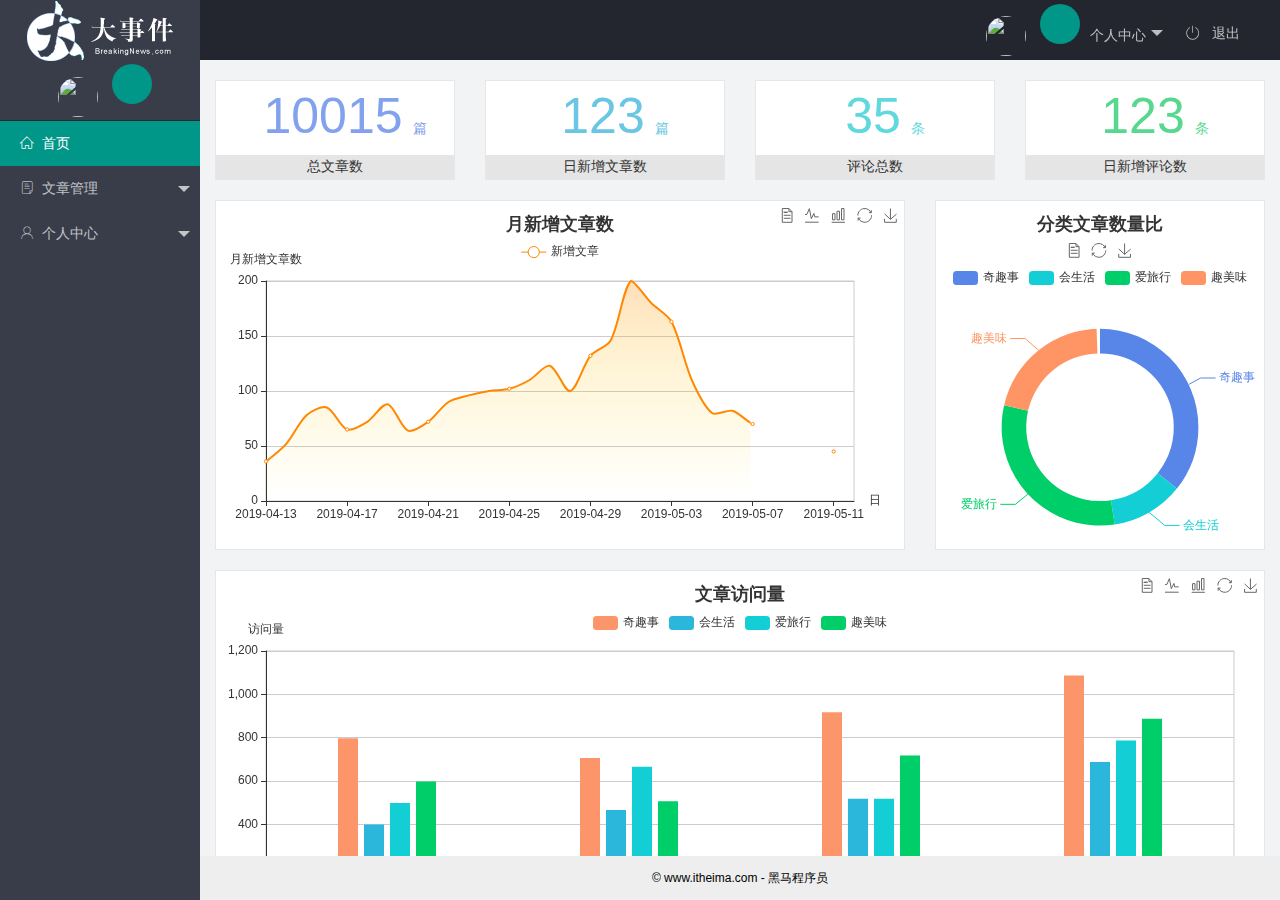
==== commit 808f28a9: "完成了个人中心的功能" ====
--- a/index.html
+++ b/index.html
@@ -20,12 +20,13 @@
             <ul class="layui-nav layui-layout-right">
                 <li class="layui-nav-item layui-hide layui-show-md-inline-block">
                     <a href="javascript:;">
-                        <img src="//tva1.sinaimg.cn/crop.0.0.118.118.180/5db11ff4gw1e77d3nqrv8j203b03cweg.jpg" class="layui-nav-img"> 个人中心
+                        <img src="" class="layui-nav-img">
+                        <div class="text-avatar"></div>个人中心
                     </a>
                     <dl class="layui-nav-child">
-                        <dd><a href="">基本资料</a></dd>
-                        <dd><a href="">更换头像</a></dd>
-                        <dd><a href="">重置密码</a></dd>
+                        <dd><a href="./user/user_info.html" target="fm">基本资料</a></dd>
+                        <dd><a href="./user/user_avatar.html" target="fm">更换头像</a></dd>
+                        <dd><a href="./user/user_pwd.html" target="fm">重置密码</a></dd>
                     </dl>
                 </li>
                 <li class="layui-nav-item" lay-header-event="menuRight" lay-unselect>
@@ -39,7 +40,7 @@
         <div class="layui-side layui-bg-black">
             <div class="layui-side-scroll">
                 <div class="user_info_box">
-                    <img src="http://t.cn/RCzsdCq" class="layui-nav-img" />
+                    <img src="" class="layui-nav-img" />
                     <div class="text-avatar"></div>
                     <span ID="welcome"></span>
                 </div>
@@ -75,9 +76,9 @@
                     <li class="layui-nav-item">
                         <a href="javascript:;"><span class="iconfont icon-user"></span>个人中心</a>
                         <dl class="layui-nav-child">
-                            <dd><a href="javascript:;"><i class="layui-icon layui-icon-app"></i>基本资料</a></dd>
-                            <dd><a href="javascript:;"><i class="layui-icon layui-icon-app"></i>更换头像</a></dd>
-                            <dd><a href="javascript:;"><i class="layui-icon layui-icon-app"></i>重置密码</a></dd>
+                            <dd><a href="user/user_info.html" target="fm"><i class="layui-icon layui-icon-app"></i>基本资料</a></dd>
+                            <dd><a href="user/user_avatar.html" target="fm"><i class="layui-icon layui-icon-app"></i>更换头像</a></dd>
+                            <dd><a href="user/user_pwd.html" target="fm"><i class="layui-icon layui-icon-app"></i>重置密码</a></dd>
                         </dl>
                     </li>
                 </ul>
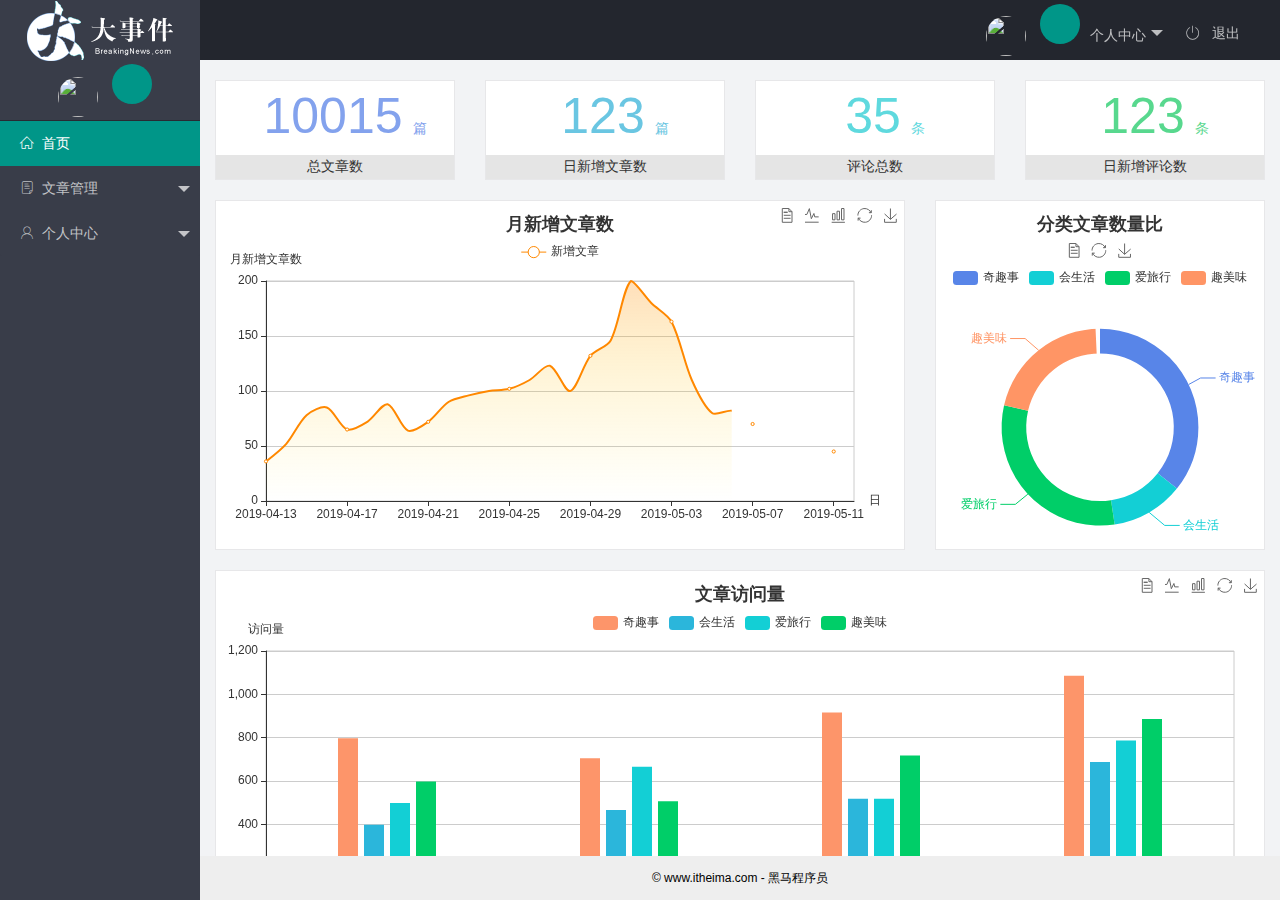
==== commit fc6e5ed4: "完成了文章管理功能" ====
--- a/index.html
+++ b/index.html
@@ -57,17 +57,17 @@
                         </a>
                         <dl class="layui-nav-child">
                             <dd>
-                                <a href="javascript:;">
+                                <a href="./article/article_cate.html" target="fm">
                                     <i class="layui-icon layui-icon-app"></i>文章类别
                                 </a>
                             </dd>
                             <dd>
-                                <a href="javascript:;">
+                                <a href="./article/article_list.html" target="fm">
                                     <i class="layui-icon layui-icon-app"></i>文章列表
                                 </a>
                             </dd>
                             <dd>
-                                <a href="javascript:;">
+                                <a href="./article/article_publish.html" target="fm">
                                     <i class="layui-icon layui-icon-app"></i>发布文章
                                 </a>
                             </dd>
